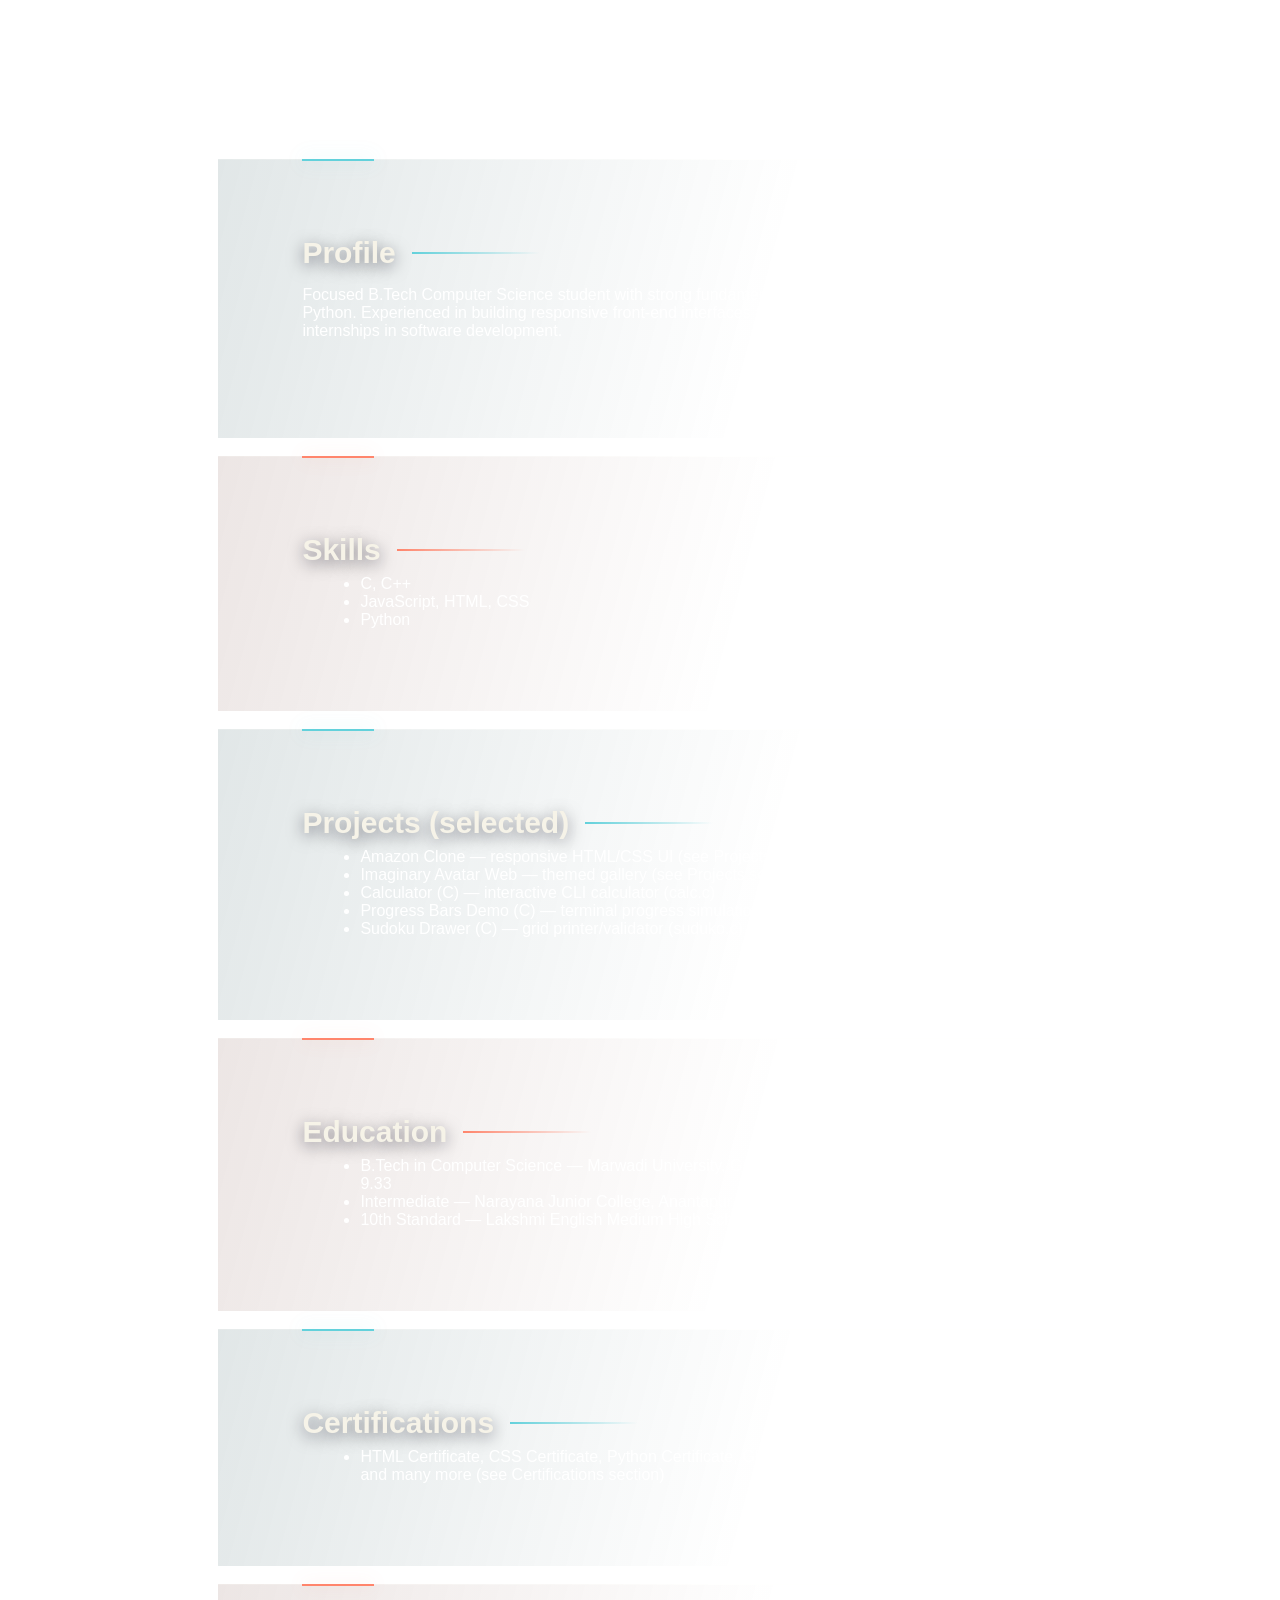
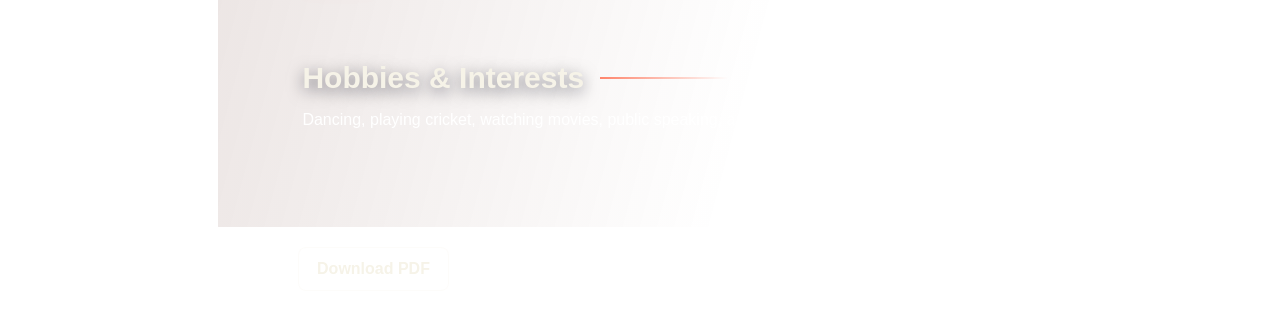
==== resume.html @ cca1dde3 "Prepare portfolio for Vercel" ====
<!DOCTYPE html>
<html lang="en">
<head>
  <meta charset="utf-8">
  <meta name="viewport" content="width=device-width,initial-scale=1">
  <title>K. Nabidul Hasan — Resume</title>
  <link rel="stylesheet" href="style.css">
  <style>
    body{background:transparent;color:#fff;padding:32px;font-family:Inter,Arial,sans-serif}
    .container{max-width:900px;margin:0 auto;background:linear-gradient(180deg,rgba(255,255,255,0.02),rgba(255,255,255,0.01));padding:28px;border-radius:12px}
    h1{margin:0 0 8px}
    .meta{opacity:0.85;margin-bottom:18px}
    .section{margin-bottom:18px}
    .section h3{margin:0 0 8px}
    ul{margin:8px 0 0 18px}
    pre{white-space:pre-wrap;background:transparent;border:none}
  </style>
</head>
<body>
  <div class="container">
    <h1>K. Nabidul Hasan</h1>
    <div class="meta">B.Tech (4th sem) — Marwadi University • CGPA: 9.33 • Anantapur, Andhra Pradesh • dancernabi@gmail.com • +91 80743 43395</div>

    <div class="section">
      <h3>Profile</h3>
      <p>Focused B.Tech Computer Science student with strong fundamentals in C/C++, JavaScript and Python. Experienced in building responsive front-end interfaces and console utilities. Seeking internships in software development.</p>
    </div>

    <div class="section">
      <h3>Skills</h3>
      <ul>
        <li>C, C++</li>
        <li>JavaScript, HTML, CSS</li>
        <li>Python</li>
      </ul>
    </div>

    <div class="section">
      <h3>Projects (selected)</h3>
      <ul>
        <li>Amazon Clone — responsive HTML/CSS UI (see Projects section)</li>
        <li>Imaginary Avatar Web — themed gallery (see Projects section)</li>
        <li>Calculator (C) — interactive CLI calculator (calc.c)</li>
        <li>Progress Bars Demo (C) — terminal progress simulation (progressbar.c)</li>
        <li>Sudoku Drawer (C) — grid printer/validator (suduko.c)</li>
      </ul>
    </div>

    <div class="section">
      <h3>Education</h3>
      <ul>
        <li>B.Tech in Computer Science — Marwadi University, Gujarat (4th semester) • CGPA: 9.33</li>
        <li>Intermediate — Narayana Junior College, Anantapur — 923 / 1000</li>
        <li>10th Standard — Lakshmi English Medium High School, Anantapur — 545 / 600</li>
      </ul>
    </div>

    <div class="section">
      <h3>Certifications</h3>
      <ul>
        <li>HTML Certificate, CSS Certificate, Python Certificate, GIT & GitHub, Figma Bootcamp and many more (see Certifications section)</li>
      </ul>
    </div>

    <div class="section">
      <h3>Hobbies & Interests</h3>
      <p>Dancing, playing cricket, watching movies, public speaking, and mentoring peers.</p>
    </div>

    <div style="margin-top:20px">Download: <a class="btn outline" href="Nabidul%20Hasan%20CV.pdf" download>Download PDF</a></div>
  </div>
</body>
</html>
---- style.css ----
/* Base */
:root{
  --bg: #171b1b;
  --card: #222929;
  --accent: #63d1db;
  --accent-warm: #ff856c;
  --accent-sun: #ffd166;
  --text: #f6f3e8;
  --muted: rgba(246,243,232,0.72);
}
*{box-sizing:border-box}
html,body{height:100%}
body{
  margin:0;
  font-family: 'DM Sans', sans-serif;
  background: radial-gradient(ellipse at 12% 0%, rgba(45,105,115,0.3), transparent 38%), linear-gradient(160deg,#171b1b 0%, #202625 52%, #151a19 100%);
  color:var(--text);
  -webkit-font-smoothing:antialiased;
  -moz-osx-font-smoothing:grayscale;
}
img{display:block;max-width:100%;height:auto}
a{color:inherit;text-decoration:none}

/* Cursor */
.cursor{
  position:fixed;left:0;top:0;width:14px;height:14px;border-radius:50%;background:var(--accent);transform:translate(-50%,-50%);pointer-events:none;z-index:9999;mix-blend-mode:screen;transition:transform .12s ease,opacity .12s ease}

/* Hero */
.hero{
  display:flex;align-items:center;justify-content:space-between;padding:100px 10%;gap:40px;
}
.hero-left{max-width:60%}
.hello{opacity:0.8;margin:0 0 10px;font-weight:600}
.hello span{color:var(--accent)}
.title{font-size:56px;line-height:1.03;margin:0 0 20px;color:#fff;text-shadow:0 6px 20px rgba(2,6,23,0.55)}
.title .cover{color:var(--accent)}
.subtext{opacity:0.8;margin-bottom:12px}
.role{margin:16px 0 6px;font-size:20px;font-weight:600}
.company span{color:var(--accent)}
.hero-right{width:36%;display:flex;align-items:center;justify-content:center}
.hero-right img{width:320px;border-radius:12px;box-shadow:0 10px 30px rgba(0,0,0,.6)}

/* Buttons */
.buttons{display:flex;gap:12px;margin-top:20px}
.btn{padding:12px 18px;border-radius:10px;font-weight:600;display:inline-block}
.btn.primary{background:linear-gradient(90deg,var(--accent),#a7e5dc);color:#172222}
.btn.outline{border:1px solid rgba(255,255,255,0.08);background:transparent;color:var(--muted)}

/* Sections + utilities */
.section{
  padding: 80px 10%;
}
.section h3{
  font-size: 30px;
  margin-bottom: 30px;
  text-shadow:0 4px 16px rgba(2,6,23,0.5);
}
.text{
  max-width: 700px;
  opacity: 0.96;
  line-height:1.6;
  text-shadow:0 1px 2px rgba(2,6,23,0.35);
}

/* Skills */
.skills{display:grid;grid-template-columns:repeat(4,160px);gap:34px;justify-content:center;align-items:start}
.skills .skill{width:160px;display:flex;flex-direction:column;align-items:center;gap:14px;margin-bottom:6px}
.lang-icon{width:140px;height:140px;flex:0 0 140px;border-radius:16px;display:flex;align-items:center;justify-content:center;background:linear-gradient(180deg,rgba(255,255,255,0.02),rgba(255,255,255,0.01));color:var(--accent);box-shadow:0 12px 28px rgba(2,6,23,.55);transition:transform .18s ease,box-shadow .18s ease}
.lang-icon svg{width:72px;height:72px}
.skill-label{font-weight:700;opacity:0.95;font-size:15px}

/* stronger float animation */
@keyframes floaty {0%{transform:translateY(0)}50%{transform:translateY(-12px)}100%{transform:translateY(0)}}
.lang-icon{animation:floaty 3.2s ease-in-out infinite}
.lang-icon:hover{transform:translateY(-8px) scale(1.08);box-shadow:0 24px 56px rgba(2,6,23,.66)}

@media (max-width:1100px){
  .skills{grid-template-columns:repeat(3,160px)}
}

@media (max-width:820px){
  .skills{grid-template-columns:repeat(2,160px);gap:22px}
  .skills .skill{width:160px}
  .lang-icon{width:120px;height:120px}
  .lang-icon svg{width:62px;height:62px}
  .skill-label{font-size:14px}
}

@media (max-width:480px){
  .skills{grid-template-columns:repeat(1,1fr)}
  .skills .skill{width:100%;max-width:240px}
  .lang-icon{width:100px;height:100px}
  .lang-icon svg{width:50px;height:50px}
  .skill-label{font-size:13px}
}

/* Avatar wrapper */
.hero-right{width:40%;display:flex;align-items:center;justify-content:center;perspective:1200px}
.avatar-wrap{width:460px;height:460px;border-radius:18px;padding:14px;display:flex;align-items:center;justify-content:center;background:linear-gradient(135deg,rgba(99,209,219,.16),rgba(255,133,108,.09));box-shadow:0 30px 80px rgba(2,6,23,0.6);transform-style:preserve-3d}
.avatar-wrap img{width:100%;height:100%;object-fit:cover;border-radius:12px;display:block;transform:translateZ(20px)}

/* 3D background */
.bg-3d{position:fixed;inset:0;pointer-events:none;z-index:-1;overflow:hidden}
.bg-3d .blob{position:absolute;border-radius:50%;filter:blur(48px);opacity:0.4;transform-origin:center}
.bg-3d .b1{width:560px;height:560px;left:-10%;top:10%;background:linear-gradient(135deg,#63d1db,#387f8a);opacity:0.2}
.bg-3d .b2{width:420px;height:420px;right:-8%;top:30%;background:linear-gradient(135deg,#ff856c,#ffd166);opacity:0.16}
.bg-3d .b3{width:340px;height:340px;left:30%;bottom:-6%;background:linear-gradient(135deg,#63d1db,#a7e5dc);opacity:0.1}
.bg-3d .b4{width:240px;height:240px;left:62%;top:6%;background:linear-gradient(135deg,#ffd166,#ff856c);opacity:0.12}
.bg-3d .b5{width:180px;height:180px;right:20%;bottom:12%;background:linear-gradient(135deg,#a7e5dc,#63d1db);opacity:0.1}

/* Education cards */
.edu-grid{display:grid;grid-template-columns:repeat(auto-fit,minmax(220px,1fr));gap:20px}
.edu-card{background:linear-gradient(180deg,rgba(255,255,255,0.02),rgba(255,255,255,0.01));padding:18px;border-radius:12px;box-shadow:0 12px 32px rgba(2,6,23,.45);transform-style:preserve-3d;transition:transform .18s ease,box-shadow .18s ease}
.edu-card h4{margin:0 0 6px}
.edu-card .meta{opacity:0.85;font-weight:700}
.edu-card .small{opacity:0.85;margin-top:8px}
.edu-card:hover{transform:translateY(-10px) rotateX(3deg) rotateY(6deg);box-shadow:0 28px 60px rgba(2,6,23,.6)}

@media (max-width:900px){
  .hero-right{width:100%;margin-top:20px}
  .avatar-wrap{width:320px;height:320px}
}

@media (max-width:480px){
  .avatar-wrap{width:220px;height:220px}
}

/* Timeline */
.timeline .item{margin-bottom:20px;padding-left:20px;border-left:2px solid var(--accent)}
.timeline .item h4{margin:0 0 4px}

/* Cards */
.cards{display:grid;grid-template-columns:repeat(auto-fit,minmax(220px,1fr));gap:18px}
.card{background:linear-gradient(180deg,rgba(255,255,255,0.02),rgba(255,255,255,0.015));padding:18px;border-radius:12px;box-shadow:0 6px 18px rgba(2,6,23,.6)}
.project-list{margin:12px 0 0 0;padding-left:18px}
.project-list li{margin-bottom:12px}
.project-actions{margin-top:8px;display:flex;gap:10px}
.project-actions .btn{padding:8px 10px;font-size:13px}

/* Code modal */
.code-modal{position:fixed;inset:0;display:flex;align-items:center;justify-content:center;background:linear-gradient(rgba(2,6,23,0.6),rgba(2,6,23,0.8));z-index:10001;opacity:0;pointer-events:none;transition:opacity .18s ease}
.code-modal[aria-hidden="false"]{opacity:1;pointer-events:auto}
.code-modal-content{width:min(900px,94%);max-height:86vh;overflow:auto;padding:18px;border-radius:12px;background:linear-gradient(180deg, #071020, #0b1220);box-shadow:0 40px 120px rgba(2,6,23,0.8);border:1px solid rgba(255,255,255,0.03)}
.modal-close{position:absolute;right:18px;top:12px;background:transparent;border:none;color:#fff;font-size:22px;cursor:pointer}
.code-modal pre{background:transparent;border-radius:8px;padding:18px;color:#e6eef8;overflow:auto;font-family:ui-monospace, SFMono-Regular, Menlo, Monaco, 'Roboto Mono', 'Courier New', monospace}
.code-modal code{white-space:pre-wrap}
.download-link{display:inline-block;margin-top:12px}


/* Contact */
.contact .contact-grid{display:flex;gap:30px;align-items:flex-start;flex-wrap:wrap}
.contact .contact-info{display:grid;grid-template-columns:repeat(4,minmax(140px,1fr));gap:16px;width:100%;max-width:900px}
.info-card{background:linear-gradient(180deg,rgba(255,255,255,0.02),rgba(255,255,255,0.012));padding:18px;border-radius:12px;text-align:center;transition:transform .18s ease,box-shadow .18s ease;color:#fff}
.info-card .icon{width:48px;height:48px;margin:0 auto 10px;display:flex;align-items:center;justify-content:center;border-radius:10px;color:#fff;box-shadow:0 6px 20px rgba(2,6,23,0.35)}

/* Hover overlay (stable highlight without affecting layout) */
.hover-overlay{position:fixed;pointer-events:none;z-index:9998;transition:all 280ms cubic-bezier(.2,.9,.2,1);box-shadow:0 30px 80px rgba(2,6,23,0.65);border-radius:12px;background:linear-gradient(180deg,rgba(99,209,219,.08),rgba(255,133,108,.035));transform:translateZ(0) scale(1);opacity:0}
.hover-overlay.visible{opacity:1;transform:translateZ(0) scale(1.02)}

/* Ensure interactive elements show pointer cursor */
a,button,.btn,.card,.info-card,.edu-card,.lang-icon,.skill,.contact .info-card{cursor:pointer}

/* Keep decorative elements non-interactive */
.bg-3d, .bg-3d *, .cursor{pointer-events:none}

.info-card.email .icon{background:linear-gradient(135deg,#ff856c,#ffb15a)}
.info-card.phone .icon{background:linear-gradient(135deg,#63d1db,#70b9d2)}
.info-card.linkedin .icon{background:linear-gradient(135deg,#387f8a,#63d1db)}
.info-card.github .icon{background:linear-gradient(135deg,#485a5b,#63d1db)}
.info-card a{display:block;color:#fff;font-weight:700;margin-bottom:6px}
.info-card .label{opacity:0.95;color:rgba(255,255,255,0.9);font-size:13px}
.info-card:hover{transform:translateY(-6px);box-shadow:0 12px 30px rgba(0,0,0,0.6)}

.contact-form{flex:1;min-width:280px}
.contact form{max-width:100%;display:flex;flex-direction:column;gap:14px}
.contact input,.contact textarea{padding:12px;border-radius:10px;border:none;background:rgba(255,255,255,0.03);color:inherit}
.contact button{cursor:pointer;border:none;padding:12px 16px;border-radius:10px;background:var(--accent);color:#071020;font-weight:700}

@media (max-width:900px){
  .contact .contact-info{grid-template-columns:repeat(2,1fr)}
  .contact .contact-grid{flex-direction:column}
}

/* Responsive */
@media (max-width:900px){
  .hero{flex-direction:column;padding:60px 6%}
  .hero-left{max-width:100%}
  .hero-right{width:100%;margin-top:20px}
  .title{font-size:36px}
}

/* Portfolio visual refresh */
h1,h2,h3,h4,.role,.skill-label{font-family:'Space Grotesk','DM Sans',sans-serif}
.title{font-size:54px;line-height:1.08;text-shadow:0 8px 28px rgba(0,0,0,.28)}
.title .cover,.hello span,.company span{color:var(--accent)}
.hello{color:var(--muted);letter-spacing:.04em}
.subtext,.company,.text,.timeline p,.small{color:var(--muted);line-height:1.7}
.role{color:var(--accent-sun)}
.hero{position:relative;min-height:82vh;padding-top:76px;padding-bottom:82px}
.hero::after{content:"";position:absolute;bottom:0;left:10%;right:10%;height:1px;background:linear-gradient(90deg,transparent,rgba(99,209,219,.6),rgba(255,133,108,.45),transparent)}

.btn{border-radius:8px;transition:transform .2s ease,background .2s ease,border-color .2s ease,color .2s ease,box-shadow .2s ease}
.btn:hover{transform:translateY(-2px)}
.btn.primary,.contact button{background:linear-gradient(110deg,#63d1db,#a7e5dc);color:#172222;box-shadow:0 8px 24px rgba(99,209,219,.18)}
.btn.outline{border:1px solid rgba(246,243,232,.24);background:rgba(255,255,255,.025);color:var(--text)}
.btn.outline:hover{border-color:var(--accent);background:rgba(99,209,219,.1);color:#b5f0ef}
.btn:focus-visible,a:focus-visible,button:focus-visible,input:focus-visible,textarea:focus-visible{outline:3px solid var(--accent-sun);outline-offset:3px}

.section{position:relative;padding-top:76px;padding-bottom:82px;border-top:1px solid rgba(246,243,232,.055);background:linear-gradient(105deg,rgba(43,83,88,.14),transparent 64%)}
.section:nth-of-type(odd){background:linear-gradient(105deg,rgba(111,61,50,.13),transparent 62%)}
.section::before{content:"";position:absolute;top:-1px;left:10%;width:72px;height:2px;background:var(--accent);box-shadow:0 0 18px rgba(99,209,219,.35)}
.section:nth-of-type(odd)::before{background:var(--accent-warm);box-shadow:0 0 18px rgba(255,133,108,.3)}
.section h3{display:flex;align-items:center;gap:16px;margin:0 0 30px;color:var(--text);font-size:30px;letter-spacing:0}
.section h3::after{content:"";width:clamp(48px,10vw,130px);height:2px;background:linear-gradient(90deg,var(--accent),transparent)}
.section:nth-of-type(odd) h3::after{background:linear-gradient(90deg,var(--accent-warm),transparent)}
.highlights{max-width:760px;padding-left:22px;color:var(--muted);line-height:1.8}
.highlights li{padding-left:5px;margin-bottom:7px}
.highlights li::marker{color:var(--accent-sun)}
.cta{color:var(--muted)}
.cta a{color:var(--accent);text-decoration:underline;text-decoration-color:rgba(99,209,219,.4);text-underline-offset:4px}

.avatar-wrap{position:relative;width:min(360px,100%);height:auto;aspect-ratio:1;border:0;border-radius:24px;padding:7px;background:conic-gradient(from 25deg,var(--accent-sun),var(--accent-warm),var(--accent),var(--accent-sun));box-shadow:0 26px 70px rgba(0,0,0,.42),0 0 44px rgba(99,209,219,.12);transform:rotate(2deg);animation:avatar-float 5.8s ease-in-out infinite}
.avatar-wrap::before{content:"";position:absolute;inset:13px -13px -13px 13px;border:1px solid rgba(255,209,102,.42);border-radius:24px;z-index:-1}
.avatar-wrap img{border-radius:18px;transform:none;box-shadow:0 12px 30px rgba(0,0,0,.28)}
@keyframes avatar-float{0%,100%{transform:translateY(0) rotate(2deg)}50%{transform:translateY(-12px) rotate(0deg)}}

.cards{gap:20px;align-items:stretch}
.card{--card-accent:var(--accent);position:relative;padding:22px;border:1px solid rgba(246,243,232,.09);border-top:2px solid var(--card-accent);border-radius:8px;background:linear-gradient(145deg,rgba(39,48,49,.96),rgba(28,34,35,.94));box-shadow:0 14px 34px rgba(0,0,0,.2);transition:transform .22s ease,border-color .22s ease,box-shadow .22s ease}
.card:nth-child(3n+2){--card-accent:var(--accent-warm)}
.card:nth-child(3n){--card-accent:var(--accent-sun)}
.card:hover{transform:translateY(-5px);border-color:color-mix(in srgb,var(--card-accent) 48%,transparent);box-shadow:0 22px 42px rgba(0,0,0,.32)}
.card h4{margin:0 0 10px;color:var(--text);font-size:19px}
.card .small{margin:0 0 16px}
.project-list{color:var(--muted);line-height:1.6}
.project-list strong{color:var(--text)}
.project-actions{flex-wrap:wrap}
.edu-card,.info-card{border:1px solid rgba(246,243,232,.08);border-radius:8px;background:linear-gradient(145deg,rgba(39,48,49,.9),rgba(28,34,35,.88))}
.edu-card:nth-child(2n){border-top:2px solid var(--accent-warm)}
.edu-card:nth-child(2n+1){border-top:2px solid var(--accent)}
.edu-card:hover{box-shadow:0 20px 44px rgba(0,0,0,.34)}
.timeline .item{border-color:var(--accent-warm)}
.timeline .item h4{color:var(--text);font-family:'Space Grotesk','DM Sans',sans-serif}
.skill-label{color:var(--text)}
.lang-icon{border:1px solid rgba(246,243,232,.1);border-radius:12px;background:linear-gradient(145deg,rgba(42,58,60,.9),rgba(27,37,38,.9));box-shadow:0 12px 28px rgba(0,0,0,.24)}
.info-card{transition:transform .2s ease,border-color .2s ease,box-shadow .2s ease}
.info-card:hover{transform:translateY(-5px);border-color:rgba(99,209,219,.35);box-shadow:0 16px 32px rgba(0,0,0,.28)}
.contact input,.contact textarea{border:1px solid rgba(246,243,232,.12);background:rgba(255,255,255,.045)}
.contact input::placeholder,.contact textarea::placeholder{color:rgba(246,243,232,.48)}
.code-modal-content{border:1px solid rgba(99,209,219,.3);border-radius:8px}

@media (max-width:900px){
  .hero{min-height:0;padding:64px 7% 76px}
  .title{font-size:42px}
  .section{padding:64px 7% 70px}
  .section::before{left:7%}
  .avatar-wrap{width:min(300px,82vw);height:auto}
}
@media (max-width:540px){
  .hero{padding:52px 6% 64px}
  .title{font-size:34px;line-height:1.12}
  .buttons{flex-wrap:wrap}
  .section{padding:54px 6% 60px}
  .section::before{left:6%}
  .section h3{font-size:26px;gap:10px}
  .skills{grid-template-columns:repeat(2,minmax(0,1fr));gap:18px}
  .skills .skill{width:100%}
  .lang-icon{width:96px;height:96px;flex-basis:96px}
  .lang-icon svg{width:52px;height:52px}
  .contact .contact-info{grid-template-columns:1fr}
  .avatar-wrap{width:min(240px,76vw)}
}
@media (prefers-reduced-motion:reduce){
  *,*::before,*::after{scroll-behavior:auto!important;animation-duration:.01ms!important;animation-iteration-count:1!important;transition-duration:.01ms!important}
}
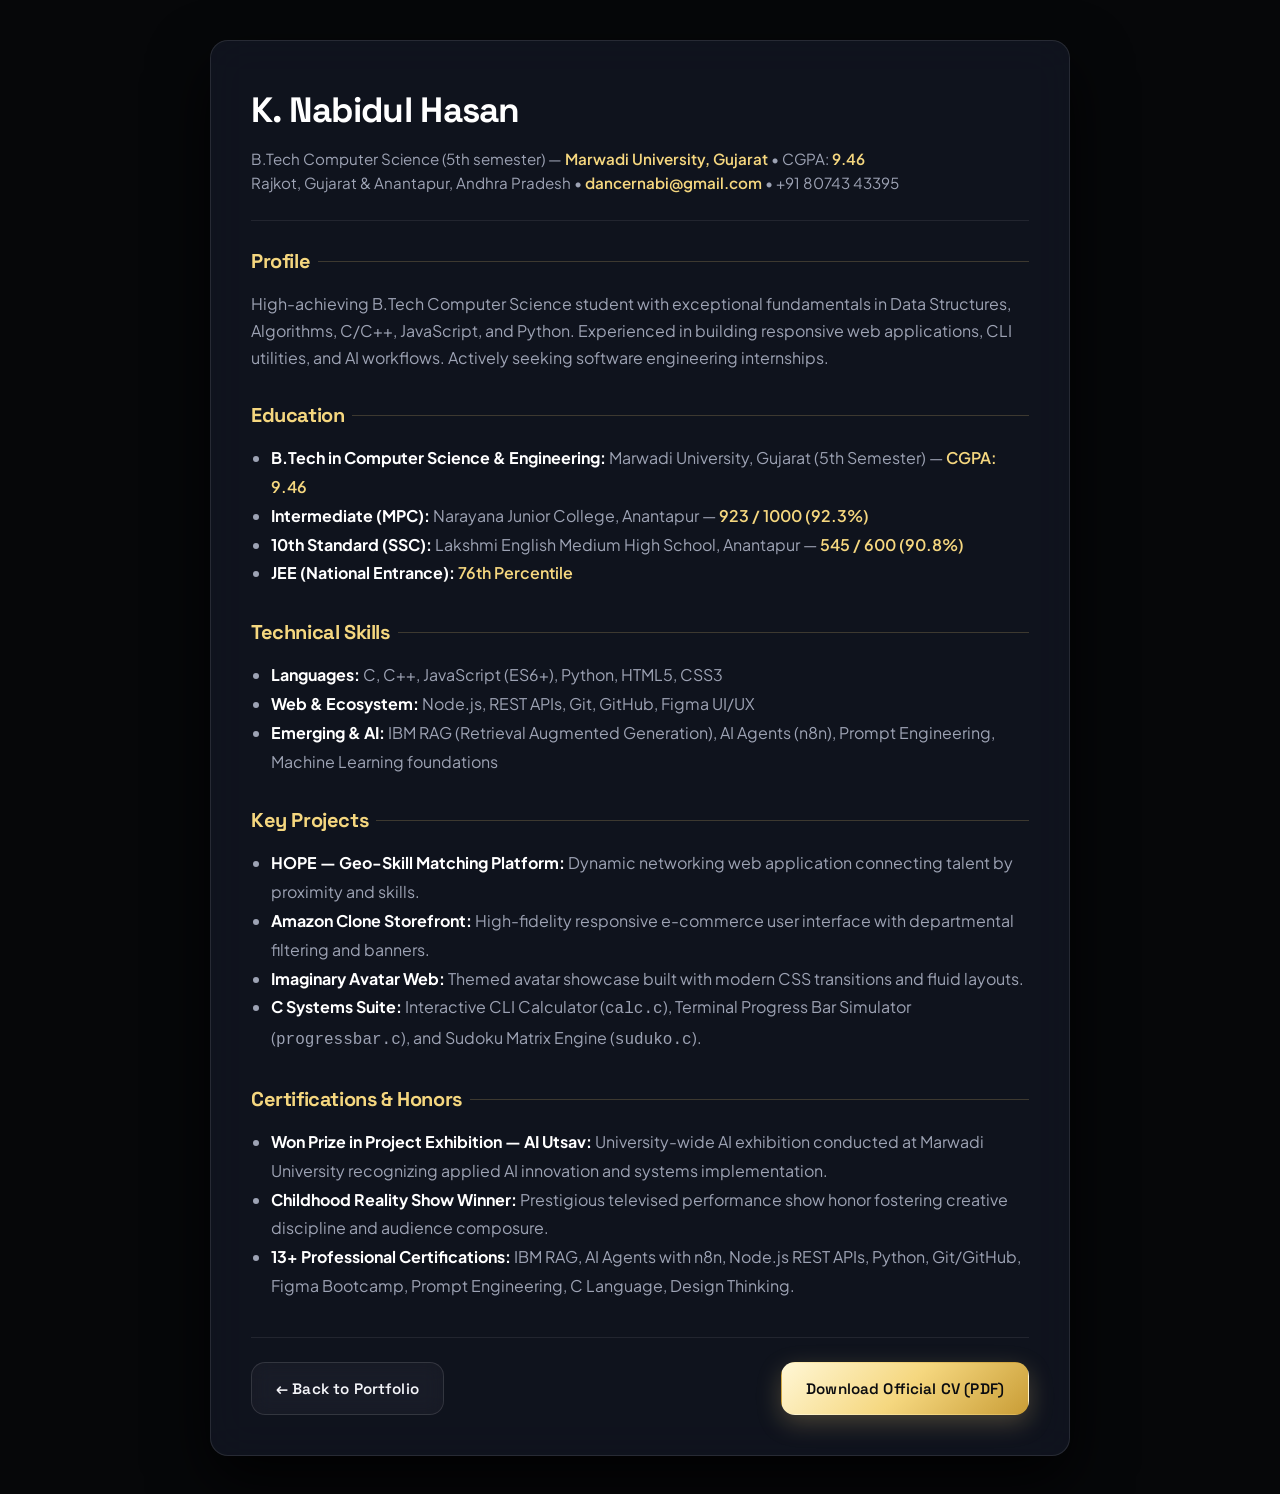
==== commit c6e18228: "Enhance portfolio: 3D frameless avatar, dynamic section animations, category filter for certificates" ====
--- a/resume.html
+++ b/resume.html
@@ -2,72 +2,147 @@
 <html lang="en">
 <head>
   <meta charset="utf-8">
-  <meta name="viewport" content="width=device-width,initial-scale=1">
-  <title>K. Nabidul Hasan — Resume</title>
+  <meta name="viewport" content="width=device-width, initial-scale=1">
+  <title>K. Nabidul Hasan — Resume Overview</title>
+  <link rel="preconnect" href="https://fonts.googleapis.com">
+  <link rel="preconnect" href="https://fonts.gstatic.com" crossorigin>
+  <link href="https://fonts.googleapis.com/css2?family=Plus+Jakarta+Sans:wght@400;500;600;700&family=Space+Grotesk:wght@600;700&display=swap" rel="stylesheet">
   <link rel="stylesheet" href="style.css">
   <style>
-    body{background:transparent;color:#fff;padding:32px;font-family:Inter,Arial,sans-serif}
-    .container{max-width:900px;margin:0 auto;background:linear-gradient(180deg,rgba(255,255,255,0.02),rgba(255,255,255,0.01));padding:28px;border-radius:12px}
-    h1{margin:0 0 8px}
-    .meta{opacity:0.85;margin-bottom:18px}
-    .section{margin-bottom:18px}
-    .section h3{margin:0 0 8px}
-    ul{margin:8px 0 0 18px}
-    pre{white-space:pre-wrap;background:transparent;border:none}
+    body {
+      background-color: #060709;
+      color: #f3f4f8;
+      padding: 40px 20px;
+      font-family: 'Plus Jakarta Sans', sans-serif;
+    }
+    .resume-container {
+      max-width: 860px;
+      margin: 0 auto;
+      background: rgba(18, 22, 33, 0.85);
+      backdrop-filter: blur(20px);
+      -webkit-backdrop-filter: blur(20px);
+      border: 1px solid rgba(255, 255, 255, 0.1);
+      border-radius: 18px;
+      padding: 40px;
+      box-shadow: 0 25px 60px rgba(0, 0, 0, 0.8);
+    }
+    .header-section {
+      border-bottom: 1px solid rgba(255, 255, 255, 0.08);
+      padding-bottom: 24px;
+      margin-bottom: 24px;
+    }
+    h1 {
+      font-family: 'Space Grotesk', sans-serif;
+      font-size: 2.2rem;
+      margin-bottom: 8px;
+      color: #fff;
+    }
+    .meta {
+      color: #9da3b4;
+      font-size: 0.95rem;
+      line-height: 1.6;
+    }
+    .gold {
+      color: #f5d77f;
+      font-weight: 600;
+    }
+    .res-section {
+      margin-bottom: 28px;
+    }
+    h3 {
+      font-family: 'Space Grotesk', sans-serif;
+      font-size: 1.25rem;
+      margin-bottom: 12px;
+      color: #f5d77f;
+      display: flex;
+      align-items: center;
+      gap: 8px;
+    }
+    h3::after {
+      content: '';
+      flex: 1;
+      height: 1px;
+      background: rgba(245, 215, 127, 0.2);
+    }
+    ul {
+      margin-left: 20px;
+      color: #9da3b4;
+      line-height: 1.8;
+    }
+    li strong {
+      color: #fff;
+    }
+    .download-bar {
+      margin-top: 36px;
+      padding-top: 24px;
+      border-top: 1px solid rgba(255, 255, 255, 0.08);
+      display: flex;
+      align-items: center;
+      justify-content: space-between;
+      flex-wrap: wrap;
+      gap: 16px;
+    }
   </style>
 </head>
 <body>
-  <div class="container">
-    <h1>K. Nabidul Hasan</h1>
-    <div class="meta">B.Tech (4th sem) — Marwadi University • CGPA: 9.33 • Anantapur, Andhra Pradesh • dancernabi@gmail.com • +91 80743 43395</div>
-
-    <div class="section">
-      <h3>Profile</h3>
-      <p>Focused B.Tech Computer Science student with strong fundamentals in C/C++, JavaScript and Python. Experienced in building responsive front-end interfaces and console utilities. Seeking internships in software development.</p>
+  <div class="resume-container">
+    <div class="header-section">
+      <h1>K. Nabidul Hasan</h1>
+      <div class="meta">
+        B.Tech Computer Science (5th semester) — <span class="gold">Marwadi University, Gujarat</span> • CGPA: <strong class="gold">9.46</strong><br>
+        Rajkot, Gujarat &amp; Anantapur, Andhra Pradesh • <a href="mailto:dancernabi@gmail.com" class="gold">dancernabi@gmail.com</a> • +91 80743 43395
+      </div>
     </div>
 
-    <div class="section">
-      <h3>Skills</h3>
+    <div class="res-section">
+      <h3>Profile</h3>
+      <p style="color:#9da3b4; line-height: 1.7;">
+        High-achieving B.Tech Computer Science student with exceptional fundamentals in Data Structures, Algorithms, C/C++, JavaScript, and Python. Experienced in building responsive web applications, CLI utilities, and AI workflows. Actively seeking software engineering internships.
+      </p>
+    </div>
+
+    <div class="res-section">
+      <h3>Education</h3>
       <ul>
-        <li>C, C++</li>
-        <li>JavaScript, HTML, CSS</li>
-        <li>Python</li>
+        <li><strong>B.Tech in Computer Science &amp; Engineering:</strong> Marwadi University, Gujarat (5th Semester) — <span class="gold">CGPA: 9.46</span></li>
+        <li><strong>Intermediate (MPC):</strong> Narayana Junior College, Anantapur — <span class="gold">923 / 1000 (92.3%)</span></li>
+        <li><strong>10th Standard (SSC):</strong> Lakshmi English Medium High School, Anantapur — <span class="gold">545 / 600 (90.8%)</span></li>
+        <li><strong>JEE (National Entrance):</strong> <span class="gold">76th Percentile</span></li>
       </ul>
     </div>
 
-    <div class="section">
-      <h3>Projects (selected)</h3>
+    <div class="res-section">
+      <h3>Technical Skills</h3>
       <ul>
-        <li>Amazon Clone — responsive HTML/CSS UI (see Projects section)</li>
-        <li>Imaginary Avatar Web — themed gallery (see Projects section)</li>
-        <li>Calculator (C) — interactive CLI calculator (calc.c)</li>
-        <li>Progress Bars Demo (C) — terminal progress simulation (progressbar.c)</li>
-        <li>Sudoku Drawer (C) — grid printer/validator (suduko.c)</li>
+        <li><strong>Languages:</strong> C, C++, JavaScript (ES6+), Python, HTML5, CSS3</li>
+        <li><strong>Web &amp; Ecosystem:</strong> Node.js, REST APIs, Git, GitHub, Figma UI/UX</li>
+        <li><strong>Emerging &amp; AI:</strong> IBM RAG (Retrieval Augmented Generation), AI Agents (n8n), Prompt Engineering, Machine Learning foundations</li>
       </ul>
     </div>
 
-    <div class="section">
-      <h3>Education</h3>
+    <div class="res-section">
+      <h3>Key Projects</h3>
       <ul>
-        <li>B.Tech in Computer Science — Marwadi University, Gujarat (4th semester) • CGPA: 9.33</li>
-        <li>Intermediate — Narayana Junior College, Anantapur — 923 / 1000</li>
-        <li>10th Standard — Lakshmi English Medium High School, Anantapur — 545 / 600</li>
+        <li><strong>HOPE — Geo-Skill Matching Platform:</strong> Dynamic networking web application connecting talent by proximity and skills.</li>
+        <li><strong>Amazon Clone Storefront:</strong> High-fidelity responsive e-commerce user interface with departmental filtering and banners.</li>
+        <li><strong>Imaginary Avatar Web:</strong> Themed avatar showcase built with modern CSS transitions and fluid layouts.</li>
+        <li><strong>C Systems Suite:</strong> Interactive CLI Calculator (<code>calc.c</code>), Terminal Progress Bar Simulator (<code>progressbar.c</code>), and Sudoku Matrix Engine (<code>suduko.c</code>).</li>
       </ul>
     </div>
 
-    <div class="section">
-      <h3>Certifications</h3>
+    <div class="res-section">
+      <h3>Certifications &amp; Honors</h3>
       <ul>
-        <li>HTML Certificate, CSS Certificate, Python Certificate, GIT & GitHub, Figma Bootcamp and many more (see Certifications section)</li>
+        <li><strong>Won Prize in Project Exhibition — AI Utsav:</strong> University-wide AI exhibition conducted at Marwadi University recognizing applied AI innovation and systems implementation.</li>
+        <li><strong>Childhood Reality Show Winner:</strong> Prestigious televised performance show honor fostering creative discipline and audience composure.</li>
+        <li><strong>13+ Professional Certifications:</strong> IBM RAG, AI Agents with n8n, Node.js REST APIs, Python, Git/GitHub, Figma Bootcamp, Prompt Engineering, C Language, Design Thinking.</li>
       </ul>
     </div>
 
-    <div class="section">
-      <h3>Hobbies & Interests</h3>
-      <p>Dancing, playing cricket, watching movies, public speaking, and mentoring peers.</p>
+    <div class="download-bar">
+      <a href="index.html" class="btn btn-outline">← Back to Portfolio</a>
+      <a class="btn btn-primary" href="Nabidul%20Hasan%20CV.pdf" download>Download Official CV (PDF)</a>
     </div>
-
-    <div style="margin-top:20px">Download: <a class="btn outline" href="Nabidul%20Hasan%20CV.pdf" download>Download PDF</a></div>
   </div>
 </body>
 </html>
--- a/style.css
+++ b/style.css
@@ -1,274 +1,2775 @@
-/* Base */
-:root{
-  --bg: #171b1b;
-  --card: #222929;
-  --accent: #63d1db;
-  --accent-warm: #ff856c;
-  --accent-sun: #ffd166;
-  --text: #f6f3e8;
-  --muted: rgba(246,243,232,0.72);
-}
-*{box-sizing:border-box}
-html,body{height:100%}
-body{
-  margin:0;
-  font-family: 'DM Sans', sans-serif;
-  background: radial-gradient(ellipse at 12% 0%, rgba(45,105,115,0.3), transparent 38%), linear-gradient(160deg,#171b1b 0%, #202625 52%, #151a19 100%);
-  color:var(--text);
-  -webkit-font-smoothing:antialiased;
-  -moz-osx-font-smoothing:grayscale;
-}
-img{display:block;max-width:100%;height:auto}
-a{color:inherit;text-decoration:none}
-
-/* Cursor */
-.cursor{
-  position:fixed;left:0;top:0;width:14px;height:14px;border-radius:50%;background:var(--accent);transform:translate(-50%,-50%);pointer-events:none;z-index:9999;mix-blend-mode:screen;transition:transform .12s ease,opacity .12s ease}
-
-/* Hero */
-.hero{
-  display:flex;align-items:center;justify-content:space-between;padding:100px 10%;gap:40px;
-}
-.hero-left{max-width:60%}
-.hello{opacity:0.8;margin:0 0 10px;font-weight:600}
-.hello span{color:var(--accent)}
-.title{font-size:56px;line-height:1.03;margin:0 0 20px;color:#fff;text-shadow:0 6px 20px rgba(2,6,23,0.55)}
-.title .cover{color:var(--accent)}
-.subtext{opacity:0.8;margin-bottom:12px}
-.role{margin:16px 0 6px;font-size:20px;font-weight:600}
-.company span{color:var(--accent)}
-.hero-right{width:36%;display:flex;align-items:center;justify-content:center}
-.hero-right img{width:320px;border-radius:12px;box-shadow:0 10px 30px rgba(0,0,0,.6)}
-
-/* Buttons */
-.buttons{display:flex;gap:12px;margin-top:20px}
-.btn{padding:12px 18px;border-radius:10px;font-weight:600;display:inline-block}
-.btn.primary{background:linear-gradient(90deg,var(--accent),#a7e5dc);color:#172222}
-.btn.outline{border:1px solid rgba(255,255,255,0.08);background:transparent;color:var(--muted)}
-
-/* Sections + utilities */
-.section{
-  padding: 80px 10%;
-}
-.section h3{
-  font-size: 30px;
-  margin-bottom: 30px;
-  text-shadow:0 4px 16px rgba(2,6,23,0.5);
-}
-.text{
-  max-width: 700px;
-  opacity: 0.96;
-  line-height:1.6;
-  text-shadow:0 1px 2px rgba(2,6,23,0.35);
-}
-
-/* Skills */
-.skills{display:grid;grid-template-columns:repeat(4,160px);gap:34px;justify-content:center;align-items:start}
-.skills .skill{width:160px;display:flex;flex-direction:column;align-items:center;gap:14px;margin-bottom:6px}
-.lang-icon{width:140px;height:140px;flex:0 0 140px;border-radius:16px;display:flex;align-items:center;justify-content:center;background:linear-gradient(180deg,rgba(255,255,255,0.02),rgba(255,255,255,0.01));color:var(--accent);box-shadow:0 12px 28px rgba(2,6,23,.55);transition:transform .18s ease,box-shadow .18s ease}
-.lang-icon svg{width:72px;height:72px}
-.skill-label{font-weight:700;opacity:0.95;font-size:15px}
-
-/* stronger float animation */
-@keyframes floaty {0%{transform:translateY(0)}50%{transform:translateY(-12px)}100%{transform:translateY(0)}}
-.lang-icon{animation:floaty 3.2s ease-in-out infinite}
-.lang-icon:hover{transform:translateY(-8px) scale(1.08);box-shadow:0 24px 56px rgba(2,6,23,.66)}
-
-@media (max-width:1100px){
-  .skills{grid-template-columns:repeat(3,160px)}
-}
-
-@media (max-width:820px){
-  .skills{grid-template-columns:repeat(2,160px);gap:22px}
-  .skills .skill{width:160px}
-  .lang-icon{width:120px;height:120px}
-  .lang-icon svg{width:62px;height:62px}
-  .skill-label{font-size:14px}
-}
-
-@media (max-width:480px){
-  .skills{grid-template-columns:repeat(1,1fr)}
-  .skills .skill{width:100%;max-width:240px}
-  .lang-icon{width:100px;height:100px}
-  .lang-icon svg{width:50px;height:50px}
-  .skill-label{font-size:13px}
-}
-
-/* Avatar wrapper */
-.hero-right{width:40%;display:flex;align-items:center;justify-content:center;perspective:1200px}
-.avatar-wrap{width:460px;height:460px;border-radius:18px;padding:14px;display:flex;align-items:center;justify-content:center;background:linear-gradient(135deg,rgba(99,209,219,.16),rgba(255,133,108,.09));box-shadow:0 30px 80px rgba(2,6,23,0.6);transform-style:preserve-3d}
-.avatar-wrap img{width:100%;height:100%;object-fit:cover;border-radius:12px;display:block;transform:translateZ(20px)}
-
-/* 3D background */
-.bg-3d{position:fixed;inset:0;pointer-events:none;z-index:-1;overflow:hidden}
-.bg-3d .blob{position:absolute;border-radius:50%;filter:blur(48px);opacity:0.4;transform-origin:center}
-.bg-3d .b1{width:560px;height:560px;left:-10%;top:10%;background:linear-gradient(135deg,#63d1db,#387f8a);opacity:0.2}
-.bg-3d .b2{width:420px;height:420px;right:-8%;top:30%;background:linear-gradient(135deg,#ff856c,#ffd166);opacity:0.16}
-.bg-3d .b3{width:340px;height:340px;left:30%;bottom:-6%;background:linear-gradient(135deg,#63d1db,#a7e5dc);opacity:0.1}
-.bg-3d .b4{width:240px;height:240px;left:62%;top:6%;background:linear-gradient(135deg,#ffd166,#ff856c);opacity:0.12}
-.bg-3d .b5{width:180px;height:180px;right:20%;bottom:12%;background:linear-gradient(135deg,#a7e5dc,#63d1db);opacity:0.1}
-
-/* Education cards */
-.edu-grid{display:grid;grid-template-columns:repeat(auto-fit,minmax(220px,1fr));gap:20px}
-.edu-card{background:linear-gradient(180deg,rgba(255,255,255,0.02),rgba(255,255,255,0.01));padding:18px;border-radius:12px;box-shadow:0 12px 32px rgba(2,6,23,.45);transform-style:preserve-3d;transition:transform .18s ease,box-shadow .18s ease}
-.edu-card h4{margin:0 0 6px}
-.edu-card .meta{opacity:0.85;font-weight:700}
-.edu-card .small{opacity:0.85;margin-top:8px}
-.edu-card:hover{transform:translateY(-10px) rotateX(3deg) rotateY(6deg);box-shadow:0 28px 60px rgba(2,6,23,.6)}
-
-@media (max-width:900px){
-  .hero-right{width:100%;margin-top:20px}
-  .avatar-wrap{width:320px;height:320px}
-}
-
-@media (max-width:480px){
-  .avatar-wrap{width:220px;height:220px}
-}
-
-/* Timeline */
-.timeline .item{margin-bottom:20px;padding-left:20px;border-left:2px solid var(--accent)}
-.timeline .item h4{margin:0 0 4px}
-
-/* Cards */
-.cards{display:grid;grid-template-columns:repeat(auto-fit,minmax(220px,1fr));gap:18px}
-.card{background:linear-gradient(180deg,rgba(255,255,255,0.02),rgba(255,255,255,0.015));padding:18px;border-radius:12px;box-shadow:0 6px 18px rgba(2,6,23,.6)}
-.project-list{margin:12px 0 0 0;padding-left:18px}
-.project-list li{margin-bottom:12px}
-.project-actions{margin-top:8px;display:flex;gap:10px}
-.project-actions .btn{padding:8px 10px;font-size:13px}
-
-/* Code modal */
-.code-modal{position:fixed;inset:0;display:flex;align-items:center;justify-content:center;background:linear-gradient(rgba(2,6,23,0.6),rgba(2,6,23,0.8));z-index:10001;opacity:0;pointer-events:none;transition:opacity .18s ease}
-.code-modal[aria-hidden="false"]{opacity:1;pointer-events:auto}
-.code-modal-content{width:min(900px,94%);max-height:86vh;overflow:auto;padding:18px;border-radius:12px;background:linear-gradient(180deg, #071020, #0b1220);box-shadow:0 40px 120px rgba(2,6,23,0.8);border:1px solid rgba(255,255,255,0.03)}
-.modal-close{position:absolute;right:18px;top:12px;background:transparent;border:none;color:#fff;font-size:22px;cursor:pointer}
-.code-modal pre{background:transparent;border-radius:8px;padding:18px;color:#e6eef8;overflow:auto;font-family:ui-monospace, SFMono-Regular, Menlo, Monaco, 'Roboto Mono', 'Courier New', monospace}
-.code-modal code{white-space:pre-wrap}
-.download-link{display:inline-block;margin-top:12px}
-
-
-/* Contact */
-.contact .contact-grid{display:flex;gap:30px;align-items:flex-start;flex-wrap:wrap}
-.contact .contact-info{display:grid;grid-template-columns:repeat(4,minmax(140px,1fr));gap:16px;width:100%;max-width:900px}
-.info-card{background:linear-gradient(180deg,rgba(255,255,255,0.02),rgba(255,255,255,0.012));padding:18px;border-radius:12px;text-align:center;transition:transform .18s ease,box-shadow .18s ease;color:#fff}
-.info-card .icon{width:48px;height:48px;margin:0 auto 10px;display:flex;align-items:center;justify-content:center;border-radius:10px;color:#fff;box-shadow:0 6px 20px rgba(2,6,23,0.35)}
-
-/* Hover overlay (stable highlight without affecting layout) */
-.hover-overlay{position:fixed;pointer-events:none;z-index:9998;transition:all 280ms cubic-bezier(.2,.9,.2,1);box-shadow:0 30px 80px rgba(2,6,23,0.65);border-radius:12px;background:linear-gradient(180deg,rgba(99,209,219,.08),rgba(255,133,108,.035));transform:translateZ(0) scale(1);opacity:0}
-.hover-overlay.visible{opacity:1;transform:translateZ(0) scale(1.02)}
-
-/* Ensure interactive elements show pointer cursor */
-a,button,.btn,.card,.info-card,.edu-card,.lang-icon,.skill,.contact .info-card{cursor:pointer}
-
-/* Keep decorative elements non-interactive */
-.bg-3d, .bg-3d *, .cursor{pointer-events:none}
-
-.info-card.email .icon{background:linear-gradient(135deg,#ff856c,#ffb15a)}
-.info-card.phone .icon{background:linear-gradient(135deg,#63d1db,#70b9d2)}
-.info-card.linkedin .icon{background:linear-gradient(135deg,#387f8a,#63d1db)}
-.info-card.github .icon{background:linear-gradient(135deg,#485a5b,#63d1db)}
-.info-card a{display:block;color:#fff;font-weight:700;margin-bottom:6px}
-.info-card .label{opacity:0.95;color:rgba(255,255,255,0.9);font-size:13px}
-.info-card:hover{transform:translateY(-6px);box-shadow:0 12px 30px rgba(0,0,0,0.6)}
-
-.contact-form{flex:1;min-width:280px}
-.contact form{max-width:100%;display:flex;flex-direction:column;gap:14px}
-.contact input,.contact textarea{padding:12px;border-radius:10px;border:none;background:rgba(255,255,255,0.03);color:inherit}
-.contact button{cursor:pointer;border:none;padding:12px 16px;border-radius:10px;background:var(--accent);color:#071020;font-weight:700}
-
-@media (max-width:900px){
-  .contact .contact-info{grid-template-columns:repeat(2,1fr)}
-  .contact .contact-grid{flex-direction:column}
-}
-
-/* Responsive */
-@media (max-width:900px){
-  .hero{flex-direction:column;padding:60px 6%}
-  .hero-left{max-width:100%}
-  .hero-right{width:100%;margin-top:20px}
-  .title{font-size:36px}
-}
-
-/* Portfolio visual refresh */
-h1,h2,h3,h4,.role,.skill-label{font-family:'Space Grotesk','DM Sans',sans-serif}
-.title{font-size:54px;line-height:1.08;text-shadow:0 8px 28px rgba(0,0,0,.28)}
-.title .cover,.hello span,.company span{color:var(--accent)}
-.hello{color:var(--muted);letter-spacing:.04em}
-.subtext,.company,.text,.timeline p,.small{color:var(--muted);line-height:1.7}
-.role{color:var(--accent-sun)}
-.hero{position:relative;min-height:82vh;padding-top:76px;padding-bottom:82px}
-.hero::after{content:"";position:absolute;bottom:0;left:10%;right:10%;height:1px;background:linear-gradient(90deg,transparent,rgba(99,209,219,.6),rgba(255,133,108,.45),transparent)}
-
-.btn{border-radius:8px;transition:transform .2s ease,background .2s ease,border-color .2s ease,color .2s ease,box-shadow .2s ease}
-.btn:hover{transform:translateY(-2px)}
-.btn.primary,.contact button{background:linear-gradient(110deg,#63d1db,#a7e5dc);color:#172222;box-shadow:0 8px 24px rgba(99,209,219,.18)}
-.btn.outline{border:1px solid rgba(246,243,232,.24);background:rgba(255,255,255,.025);color:var(--text)}
-.btn.outline:hover{border-color:var(--accent);background:rgba(99,209,219,.1);color:#b5f0ef}
-.btn:focus-visible,a:focus-visible,button:focus-visible,input:focus-visible,textarea:focus-visible{outline:3px solid var(--accent-sun);outline-offset:3px}
-
-.section{position:relative;padding-top:76px;padding-bottom:82px;border-top:1px solid rgba(246,243,232,.055);background:linear-gradient(105deg,rgba(43,83,88,.14),transparent 64%)}
-.section:nth-of-type(odd){background:linear-gradient(105deg,rgba(111,61,50,.13),transparent 62%)}
-.section::before{content:"";position:absolute;top:-1px;left:10%;width:72px;height:2px;background:var(--accent);box-shadow:0 0 18px rgba(99,209,219,.35)}
-.section:nth-of-type(odd)::before{background:var(--accent-warm);box-shadow:0 0 18px rgba(255,133,108,.3)}
-.section h3{display:flex;align-items:center;gap:16px;margin:0 0 30px;color:var(--text);font-size:30px;letter-spacing:0}
-.section h3::after{content:"";width:clamp(48px,10vw,130px);height:2px;background:linear-gradient(90deg,var(--accent),transparent)}
-.section:nth-of-type(odd) h3::after{background:linear-gradient(90deg,var(--accent-warm),transparent)}
-.highlights{max-width:760px;padding-left:22px;color:var(--muted);line-height:1.8}
-.highlights li{padding-left:5px;margin-bottom:7px}
-.highlights li::marker{color:var(--accent-sun)}
-.cta{color:var(--muted)}
-.cta a{color:var(--accent);text-decoration:underline;text-decoration-color:rgba(99,209,219,.4);text-underline-offset:4px}
-
-.avatar-wrap{position:relative;width:min(360px,100%);height:auto;aspect-ratio:1;border:0;border-radius:24px;padding:7px;background:conic-gradient(from 25deg,var(--accent-sun),var(--accent-warm),var(--accent),var(--accent-sun));box-shadow:0 26px 70px rgba(0,0,0,.42),0 0 44px rgba(99,209,219,.12);transform:rotate(2deg);animation:avatar-float 5.8s ease-in-out infinite}
-.avatar-wrap::before{content:"";position:absolute;inset:13px -13px -13px 13px;border:1px solid rgba(255,209,102,.42);border-radius:24px;z-index:-1}
-.avatar-wrap img{border-radius:18px;transform:none;box-shadow:0 12px 30px rgba(0,0,0,.28)}
-@keyframes avatar-float{0%,100%{transform:translateY(0) rotate(2deg)}50%{transform:translateY(-12px) rotate(0deg)}}
-
-.cards{gap:20px;align-items:stretch}
-.card{--card-accent:var(--accent);position:relative;padding:22px;border:1px solid rgba(246,243,232,.09);border-top:2px solid var(--card-accent);border-radius:8px;background:linear-gradient(145deg,rgba(39,48,49,.96),rgba(28,34,35,.94));box-shadow:0 14px 34px rgba(0,0,0,.2);transition:transform .22s ease,border-color .22s ease,box-shadow .22s ease}
-.card:nth-child(3n+2){--card-accent:var(--accent-warm)}
-.card:nth-child(3n){--card-accent:var(--accent-sun)}
-.card:hover{transform:translateY(-5px);border-color:color-mix(in srgb,var(--card-accent) 48%,transparent);box-shadow:0 22px 42px rgba(0,0,0,.32)}
-.card h4{margin:0 0 10px;color:var(--text);font-size:19px}
-.card .small{margin:0 0 16px}
-.project-list{color:var(--muted);line-height:1.6}
-.project-list strong{color:var(--text)}
-.project-actions{flex-wrap:wrap}
-.edu-card,.info-card{border:1px solid rgba(246,243,232,.08);border-radius:8px;background:linear-gradient(145deg,rgba(39,48,49,.9),rgba(28,34,35,.88))}
-.edu-card:nth-child(2n){border-top:2px solid var(--accent-warm)}
-.edu-card:nth-child(2n+1){border-top:2px solid var(--accent)}
-.edu-card:hover{box-shadow:0 20px 44px rgba(0,0,0,.34)}
-.timeline .item{border-color:var(--accent-warm)}
-.timeline .item h4{color:var(--text);font-family:'Space Grotesk','DM Sans',sans-serif}
-.skill-label{color:var(--text)}
-.lang-icon{border:1px solid rgba(246,243,232,.1);border-radius:12px;background:linear-gradient(145deg,rgba(42,58,60,.9),rgba(27,37,38,.9));box-shadow:0 12px 28px rgba(0,0,0,.24)}
-.info-card{transition:transform .2s ease,border-color .2s ease,box-shadow .2s ease}
-.info-card:hover{transform:translateY(-5px);border-color:rgba(99,209,219,.35);box-shadow:0 16px 32px rgba(0,0,0,.28)}
-.contact input,.contact textarea{border:1px solid rgba(246,243,232,.12);background:rgba(255,255,255,.045)}
-.contact input::placeholder,.contact textarea::placeholder{color:rgba(246,243,232,.48)}
-.code-modal-content{border:1px solid rgba(99,209,219,.3);border-radius:8px}
-
-@media (max-width:900px){
-  .hero{min-height:0;padding:64px 7% 76px}
-  .title{font-size:42px}
-  .section{padding:64px 7% 70px}
-  .section::before{left:7%}
-  .avatar-wrap{width:min(300px,82vw);height:auto}
-}
-@media (max-width:540px){
-  .hero{padding:52px 6% 64px}
-  .title{font-size:34px;line-height:1.12}
-  .buttons{flex-wrap:wrap}
-  .section{padding:54px 6% 60px}
-  .section::before{left:6%}
-  .section h3{font-size:26px;gap:10px}
-  .skills{grid-template-columns:repeat(2,minmax(0,1fr));gap:18px}
-  .skills .skill{width:100%}
-  .lang-icon{width:96px;height:96px;flex-basis:96px}
-  .lang-icon svg{width:52px;height:52px}
-  .contact .contact-info{grid-template-columns:1fr}
-  .avatar-wrap{width:min(240px,76vw)}
-}
-@media (prefers-reduced-motion:reduce){
-  *,*::before,*::after{scroll-behavior:auto!important;animation-duration:.01ms!important;animation-iteration-count:1!important;transition-duration:.01ms!important}
-}
+/* ==========================================================================
+   K. NABIDUL HASAN — FUTURISTIC PORTFOLIO DESIGN SYSTEM
+   Theme: Matte Black + Obsidian + Glassmorphism + Futuristic Gold
+   ========================================================================== */
+
+/* --------------------------------------------------------------------------
+   1. DESIGN TOKENS & VARIABLES
+   -------------------------------------------------------------------------- */
+:root {
+  /* Color Palette: Obsidian Black & Dark Surfaces */
+  --bg-black: #060709;
+  --bg-obsidian: #0b0d13;
+  --bg-charcoal: #11141d;
+  --bg-surface: #141824;
+  
+  /* Glass Surfaces (Translucent & Blurring) */
+  --glass-bg: rgba(14, 18, 27, 0.62);
+  --glass-card: rgba(18, 22, 33, 0.74);
+  --glass-sub: rgba(25, 30, 45, 0.5);
+  --glass-hover: rgba(26, 32, 48, 0.85);
+  --glass-border: rgba(255, 255, 255, 0.08);
+  --glass-border-light: rgba(255, 255, 255, 0.16);
+
+  /* Futuristic Gold & Champagne Accents */
+  --gold-100: #fff9e6;
+  --gold-200: #fbf0c8;
+  --gold-300: #f5d77f;
+  --gold-400: #e5c05b;
+  --gold-500: #c99d36;
+  --gold-glow: rgba(245, 215, 127, 0.32);
+  --gold-subtle: rgba(245, 215, 127, 0.12);
+  --gold-border: rgba(245, 215, 127, 0.45);
+  --gold-gradient: linear-gradient(135deg, #fff7d6 0%, #f5d77f 50%, #c99d36 100%);
+
+  /* Radiant Whites & Ambient Lighting */
+  --text-pure: #ffffff;
+  --text-primary: #f3f4f8;
+  --text-secondary: #9da3b4;
+  --text-dim: #6b7280;
+  --white-glow: 0 0 50px rgba(255, 255, 255, 0.28);
+  --white-rim: 0 0 30px rgba(255, 255, 255, 0.2), inset 0 0 15px rgba(255, 255, 255, 0.15);
+
+  /* Status Accents */
+  --status-emerald: #10b981;
+  --status-emerald-glow: rgba(16, 185, 129, 0.4);
+
+  /* Typography Stacks */
+  --font-heading: 'Space Grotesk', -apple-system, BlinkMacSystemFont, 'Segoe UI', Roboto, sans-serif;
+  --font-body: 'Plus Jakarta Sans', -apple-system, BlinkMacSystemFont, 'Segoe UI', Roboto, sans-serif;
+  --font-mono: 'JetBrains Mono', monospace;
+
+  /* Transitions & Shadows */
+  --ease-smooth: cubic-bezier(0.16, 1, 0.3, 1);
+  --ease-bounce: cubic-bezier(0.34, 1.56, 0.64, 1);
+  --shadow-obsidian: 0 20px 50px rgba(0, 0, 0, 0.7);
+  --shadow-gold: 0 12px 35px rgba(245, 215, 127, 0.18);
+  --radius-sm: 8px;
+  --radius-md: 14px;
+  --radius-lg: 20px;
+  --radius-xl: 28px;
+}
+
+/* --------------------------------------------------------------------------
+   2. RESET & BASE ELEMENTS
+   -------------------------------------------------------------------------- */
+*, *::before, *::after {
+  box-sizing: border-box;
+  margin: 0;
+  padding: 0;
+}
+
+html {
+  font-size: 16px;
+  scroll-behavior: smooth;
+  color-scheme: dark;
+  background-color: var(--bg-black);
+}
+
+body {
+  font-family: var(--font-body);
+  background-color: var(--bg-black);
+  color: var(--text-primary);
+  line-height: 1.65;
+  overflow-x: hidden;
+  position: relative;
+  -webkit-font-smoothing: antialiased;
+  -moz-osx-font-smoothing: grayscale;
+}
+
+/* Custom Scrollbar */
+::-webkit-scrollbar {
+  width: 9px;
+}
+::-webkit-scrollbar-track {
+  background: var(--bg-black);
+}
+::-webkit-scrollbar-thumb {
+  background: rgba(255, 255, 255, 0.15);
+  border-radius: 10px;
+  border: 2px solid var(--bg-black);
+}
+::-webkit-scrollbar-thumb:hover {
+  background: var(--gold-400);
+}
+
+img, svg {
+  display: block;
+  max-width: 100%;
+}
+
+a {
+  color: inherit;
+  text-decoration: none;
+  transition: all 0.2s var(--ease-smooth);
+}
+
+button, input, textarea {
+  font-family: inherit;
+  font-size: inherit;
+  color: inherit;
+}
+
+h1, h2, h3, h4, h5, h6 {
+  font-family: var(--font-heading);
+  letter-spacing: -0.02em;
+  color: var(--text-pure);
+}
+
+/* --------------------------------------------------------------------------
+   3. BACKGROUND ATMOSPHERE (OBSIDIAN + AMBIENT GLOW)
+   -------------------------------------------------------------------------- */
+.site-bg {
+  position: fixed;
+  inset: 0;
+  pointer-events: none;
+  z-index: -1;
+  overflow: hidden;
+  background: radial-gradient(circle at 50% 0%, #121622 0%, var(--bg-black) 65%);
+}
+
+.bg-noise {
+  position: absolute;
+  inset: 0;
+  opacity: 0.025;
+  background-image: radial-gradient(#fff 1px, transparent 0);
+  background-size: 24px 24px;
+}
+
+.bg-grid {
+  position: absolute;
+  inset: 0;
+  background-size: 60px 60px;
+  background-image: 
+    linear-gradient(to right, rgba(255, 255, 255, 0.018) 1px, transparent 1px),
+    linear-gradient(to bottom, rgba(255, 255, 255, 0.018) 1px, transparent 1px);
+  mask-image: radial-gradient(ellipse at 50% 30%, #000 20%, transparent 75%);
+  -webkit-mask-image: radial-gradient(ellipse at 50% 30%, #000 20%, transparent 75%);
+}
+
+.glow-orb {
+  position: absolute;
+  border-radius: 50%;
+  filter: blur(90px);
+  pointer-events: none;
+  opacity: 0.45;
+  will-change: transform;
+}
+
+.orb-1 {
+  width: 600px;
+  height: 600px;
+  top: -150px;
+  left: 50%;
+  transform: translateX(-50%);
+  background: radial-gradient(circle, rgba(255, 255, 255, 0.12) 0%, rgba(245, 215, 127, 0.08) 40%, transparent 75%);
+}
+
+.orb-2 {
+  width: 500px;
+  height: 500px;
+  top: 40%;
+  right: -100px;
+  background: radial-gradient(circle, rgba(245, 215, 127, 0.07) 0%, rgba(201, 157, 54, 0.03) 50%, transparent 80%);
+}
+
+.orb-3 {
+  width: 550px;
+  height: 550px;
+  bottom: 10%;
+  left: -150px;
+  background: radial-gradient(circle, rgba(255, 255, 255, 0.06) 0%, rgba(14, 18, 27, 0.5) 60%, transparent 80%);
+}
+
+/* Custom Interactive Cursor (Desktop) */
+.cursor-dot {
+  position: fixed;
+  width: 6px;
+  height: 6px;
+  background-color: var(--gold-300);
+  border-radius: 50%;
+  pointer-events: none;
+  z-index: 99999;
+  transform: translate(-50%, -50%);
+  transition: transform 0.08s ease-out, opacity 0.2s ease;
+}
+
+.cursor-glow {
+  position: fixed;
+  width: 36px;
+  height: 36px;
+  border: 1px solid rgba(245, 215, 127, 0.4);
+  border-radius: 50%;
+  pointer-events: none;
+  z-index: 99998;
+  transform: translate(-50%, -50%);
+  transition: transform 0.18s var(--ease-smooth), width 0.25s ease, height 0.25s ease, border-color 0.25s ease;
+  background: rgba(245, 215, 127, 0.04);
+}
+
+@media (pointer: coarse), (max-width: 900px) {
+  .cursor-dot, .cursor-glow {
+    display: none !important;
+  }
+}
+
+/* --------------------------------------------------------------------------
+   4. GLASSMORPHISM UTILITY CLASSES & COMMON UI
+   -------------------------------------------------------------------------- */
+.glass-panel {
+  background: var(--glass-card);
+  backdrop-filter: blur(18px);
+  -webkit-backdrop-filter: blur(18px);
+  border: 1px solid var(--glass-border);
+  border-radius: var(--radius-lg);
+  box-shadow: var(--shadow-obsidian);
+  position: relative;
+  transition: transform 0.3s var(--ease-smooth), border-color 0.3s var(--ease-smooth), box-shadow 0.3s var(--ease-smooth);
+}
+
+.glass-panel:hover {
+  border-color: rgba(255, 255, 255, 0.18);
+  box-shadow: 0 25px 60px rgba(0, 0, 0, 0.8), 0 0 30px rgba(245, 215, 127, 0.06);
+}
+
+.glass-subpanel {
+  background: var(--glass-sub);
+  border: 1px solid rgba(255, 255, 255, 0.05);
+  border-radius: var(--radius-md);
+  transition: all 0.25s var(--ease-smooth);
+}
+
+.glass-subpanel:hover {
+  background: rgba(255, 255, 255, 0.04);
+  border-color: rgba(245, 215, 127, 0.25);
+}
+
+/* Gold Gradient & Glowing Text */
+.gold-gradient-text {
+  background: var(--gold-gradient);
+  -webkit-background-clip: text;
+  -webkit-text-fill-color: transparent;
+  display: inline-block;
+}
+
+.gold-text {
+  color: var(--gold-300);
+}
+
+.gold-accent-name {
+  color: var(--gold-300);
+  font-weight: 700;
+  text-shadow: 0 0 20px rgba(245, 215, 127, 0.3);
+}
+
+.white-glow-text {
+  color: var(--text-pure);
+  text-shadow: 0 0 35px rgba(255, 255, 255, 0.32);
+}
+
+/* Section Wrapper & Containers */
+.section-wrapper,
+.hero {
+  scroll-margin-top: 80px;
+}
+
+.section-wrapper {
+  position: relative;
+  padding: 110px 6%;
+  border-top: 1px solid rgba(255, 255, 255, 0.05);
+}
+
+.section-container {
+  max-width: 1280px;
+  margin: 0 auto;
+}
+
+.section-header {
+  margin-bottom: 56px;
+}
+
+.section-eyebrow {
+  display: inline-block;
+  font-family: var(--font-mono);
+  font-size: 0.82rem;
+  letter-spacing: 0.14em;
+  color: var(--gold-400);
+  margin-bottom: 12px;
+  text-transform: uppercase;
+}
+
+.section-title {
+  font-size: clamp(2rem, 3.8vw, 3rem);
+  font-weight: 700;
+  line-height: 1.15;
+  margin-bottom: 14px;
+}
+
+.section-subtitle {
+  font-size: 1.05rem;
+  color: var(--text-secondary);
+  max-width: 650px;
+}
+
+/* Modern Buttons */
+.btn {
+  display: inline-flex;
+  align-items: center;
+  justify-content: center;
+  gap: 10px;
+  padding: 13px 24px;
+  border-radius: var(--radius-md);
+  font-family: var(--font-heading);
+  font-weight: 600;
+  font-size: 0.95rem;
+  letter-spacing: 0.01em;
+  cursor: pointer;
+  transition: all 0.25s var(--ease-smooth);
+  border: 1px solid transparent;
+  position: relative;
+  overflow: hidden;
+}
+
+.btn-primary {
+  background: var(--gold-gradient);
+  color: #0b0c10;
+  box-shadow: 0 8px 24px rgba(245, 215, 127, 0.25);
+}
+
+.btn-primary:hover {
+  transform: translateY(-2px);
+  box-shadow: 0 14px 32px rgba(245, 215, 127, 0.38);
+  filter: brightness(1.05);
+}
+
+.btn-outline {
+  background: rgba(255, 255, 255, 0.03);
+  color: var(--text-primary);
+  border: 1px solid rgba(255, 255, 255, 0.12);
+  backdrop-filter: blur(10px);
+}
+
+.btn-outline:hover {
+  transform: translateY(-2px);
+  border-color: var(--gold-300);
+  color: var(--gold-200);
+  background: rgba(245, 215, 127, 0.08);
+  box-shadow: 0 10px 25px rgba(0, 0, 0, 0.5);
+}
+
+.btn-subtle {
+  background: rgba(255, 255, 255, 0.06);
+  border: 1px solid rgba(255, 255, 255, 0.08);
+  color: var(--text-secondary);
+}
+
+.btn-subtle:hover {
+  background: rgba(255, 255, 255, 0.12);
+  color: var(--text-pure);
+}
+
+.btn-sm {
+  padding: 8px 14px;
+  font-size: 0.85rem;
+  border-radius: var(--radius-sm);
+}
+
+.w-full {
+  width: 100%;
+}
+
+/* --------------------------------------------------------------------------
+   5. STICKY FUTURISTIC NAVIGATION BAR
+   -------------------------------------------------------------------------- */
+.navbar {
+  position: fixed;
+  top: 0;
+  left: 0;
+  width: 100%;
+  z-index: 1000;
+  background: rgba(8, 10, 15, 0.65);
+  backdrop-filter: blur(20px);
+  -webkit-backdrop-filter: blur(20px);
+  border-bottom: 1px solid rgba(255, 255, 255, 0.06);
+  transition: background 0.3s ease, border-color 0.3s ease, box-shadow 0.3s ease;
+}
+
+.navbar.scrolled {
+  background: rgba(6, 7, 10, 0.88);
+  border-bottom-color: rgba(245, 215, 127, 0.2);
+  box-shadow: 0 10px 30px rgba(0, 0, 0, 0.7);
+}
+
+.nav-container {
+  max-width: 1360px;
+  margin: 0 auto;
+  padding: 16px 6%;
+  display: flex;
+  align-items: center;
+  justify-content: space-between;
+}
+
+.nav-brand {
+  display: flex;
+  align-items: center;
+  gap: 12px;
+}
+
+.brand-monogram {
+  width: 36px;
+  height: 36px;
+  display: flex;
+  align-items: center;
+  justify-content: center;
+  background: linear-gradient(135deg, rgba(245, 215, 127, 0.15), rgba(255, 255, 255, 0.05));
+  border: 1px solid rgba(245, 215, 127, 0.4);
+  border-radius: var(--radius-sm);
+  color: var(--gold-300);
+  font-family: var(--font-heading);
+  font-weight: 700;
+  font-size: 0.9rem;
+  letter-spacing: 0.05em;
+  box-shadow: 0 0 15px rgba(245, 215, 127, 0.2);
+}
+
+.brand-name {
+  font-family: var(--font-heading);
+  font-weight: 700;
+  font-size: 1.05rem;
+  letter-spacing: -0.01em;
+  color: var(--text-pure);
+}
+
+.nav-menu {
+  display: flex;
+  align-items: center;
+  gap: 28px;
+}
+
+.nav-link {
+  font-size: 0.92rem;
+  font-weight: 500;
+  color: var(--text-secondary);
+  position: relative;
+  padding: 6px 0;
+  transition: color 0.2s ease;
+}
+
+.nav-link::after {
+  content: '';
+  position: absolute;
+  bottom: 0;
+  left: 0;
+  width: 0;
+  height: 2px;
+  background: var(--gold-gradient);
+  box-shadow: 0 0 8px var(--gold-glow);
+  transition: width 0.25s var(--ease-smooth);
+}
+
+.nav-link:hover,
+.nav-link.active {
+  color: var(--text-pure);
+}
+
+.nav-link.active::after,
+.nav-link:hover::after {
+  width: 100%;
+}
+
+.nav-actions {
+  display: flex;
+  align-items: center;
+  gap: 16px;
+}
+
+.nav-cta-btn {
+  display: inline-flex;
+  align-items: center;
+  gap: 8px;
+  padding: 8px 16px;
+  background: rgba(245, 215, 127, 0.08);
+  border: 1px solid rgba(245, 215, 127, 0.35);
+  border-radius: var(--radius-sm);
+  color: var(--gold-200);
+  font-size: 0.85rem;
+  font-weight: 600;
+  transition: all 0.2s ease;
+}
+
+.nav-cta-btn:hover {
+  background: var(--gold-gradient);
+  color: #000;
+  border-color: transparent;
+  box-shadow: 0 0 16px rgba(245, 215, 127, 0.35);
+  transform: translateY(-1px);
+}
+
+.mobile-toggle {
+  display: none;
+  background: transparent;
+  border: none;
+  cursor: pointer;
+  padding: 8px;
+  flex-direction: column;
+  gap: 5px;
+}
+
+.toggle-line {
+  width: 24px;
+  height: 2px;
+  background-color: var(--text-primary);
+  border-radius: 2px;
+  transition: all 0.3s var(--ease-smooth);
+}
+
+.mobile-toggle.active .toggle-line:nth-child(1) {
+  transform: translateY(7px) rotate(45deg);
+}
+.mobile-toggle.active .toggle-line:nth-child(2) {
+  opacity: 0;
+}
+.mobile-toggle.active .toggle-line:nth-child(3) {
+  transform: translateY(-7px) rotate(-45deg);
+}
+
+/* Mobile Drawer */
+.mobile-drawer {
+  display: none;
+  background: rgba(9, 11, 16, 0.96);
+  backdrop-filter: blur(24px);
+  border-bottom: 1px solid rgba(245, 215, 127, 0.18);
+  padding: 20px 6% 30px;
+  max-height: 0;
+  overflow: hidden;
+  transition: max-height 0.4s var(--ease-smooth);
+}
+
+.mobile-drawer.open {
+  max-height: 520px;
+}
+
+.mobile-drawer-inner {
+  display: flex;
+  flex-direction: column;
+  gap: 16px;
+}
+
+.mobile-nav-link {
+  font-size: 1.15rem;
+  font-family: var(--font-heading);
+  font-weight: 600;
+  color: var(--text-secondary);
+  padding: 8px 0;
+  border-bottom: 1px solid rgba(255, 255, 255, 0.04);
+}
+
+.mobile-nav-link:hover,
+.mobile-nav-link.active {
+  color: var(--gold-300);
+  padding-left: 8px;
+}
+
+.mobile-drawer-footer {
+  margin-top: 14px;
+}
+
+/* --------------------------------------------------------------------------
+   6. HERO SECTION (THREE-PART COMPOSITION)
+   -------------------------------------------------------------------------- */
+.hero {
+  min-height: 100vh;
+  position: relative;
+  display: flex;
+  align-items: center;
+  padding: 120px 6% 80px;
+  overflow: hidden;
+}
+
+.hero-container {
+  max-width: 1400px;
+  margin: 0 auto;
+  width: 100%;
+  display: grid;
+  grid-template-columns: 1.05fr minmax(360px, 440px) 0.95fr;
+  align-items: center;
+  gap: 36px;
+}
+
+/* --- Hero Left: Introduction --- */
+.hero-left {
+  display: flex;
+  flex-direction: column;
+  gap: 20px;
+  z-index: 2;
+}
+
+.badge-status {
+  display: inline-flex;
+  align-items: center;
+  gap: 10px;
+  padding: 6px 14px;
+  background: rgba(16, 185, 129, 0.08);
+  border: 1px solid rgba(16, 185, 129, 0.25);
+  border-radius: 30px;
+  font-size: 0.8rem;
+  font-weight: 600;
+  color: #a7f3d0;
+  width: fit-content;
+}
+
+.status-pulse {
+  width: 8px;
+  height: 8px;
+  border-radius: 50%;
+  background-color: var(--status-emerald);
+  box-shadow: 0 0 10px var(--status-emerald);
+  animation: pulse-ring 2s infinite ease-out;
+}
+
+@keyframes pulse-ring {
+  0% { transform: scale(0.95); opacity: 0.8; }
+  50% { transform: scale(1.3); opacity: 1; box-shadow: 0 0 14px var(--status-emerald); }
+  100% { transform: scale(0.95); opacity: 0.8; }
+}
+
+.hero-hello {
+  font-size: 1.15rem;
+  color: var(--text-secondary);
+  font-weight: 500;
+}
+
+.hero-main-title {
+  font-size: clamp(1.45rem, 2.2vw, 1.95rem);
+  font-weight: 700;
+  line-height: 1.28;
+  letter-spacing: -0.02em;
+}
+
+/* Rolling Animated Roles */
+.hero-roles-roller {
+  display: inline-flex;
+  align-items: center;
+  gap: 12px;
+  margin-top: 14px;
+  margin-bottom: 14px;
+  padding: 6px 14px;
+  background: rgba(18, 22, 33, 0.78);
+  border: 1px solid rgba(245, 215, 127, 0.28);
+  border-radius: var(--radius-md);
+  backdrop-filter: blur(12px);
+  -webkit-backdrop-filter: blur(12px);
+  box-shadow: 0 4px 20px rgba(0, 0, 0, 0.4), inset 0 0 12px rgba(245, 215, 127, 0.04);
+}
+
+.roller-tag {
+  display: inline-flex;
+  align-items: center;
+  gap: 7px;
+  font-family: var(--font-mono);
+  font-size: 0.8rem;
+  color: var(--text-dim);
+  text-transform: uppercase;
+  letter-spacing: 0.08em;
+}
+
+.roller-dot {
+  width: 7px;
+  height: 7px;
+  background: var(--gold-400);
+  border-radius: 50%;
+  box-shadow: 0 0 8px var(--gold-300);
+  animation: pulse-ring 2s infinite;
+}
+
+.roller-prefix {
+  color: var(--text-secondary);
+  font-weight: 600;
+}
+
+.roller-viewport {
+  height: 32px;
+  overflow: hidden;
+  position: relative;
+  display: inline-block;
+}
+
+.roller-track {
+  display: flex;
+  flex-direction: column;
+  animation: rollRolesTrack 14s cubic-bezier(0.65, 0, 0.35, 1) infinite;
+}
+
+.roller-track:hover {
+  animation-play-state: paused;
+}
+
+.roller-item {
+  height: 32px;
+  line-height: 32px;
+  font-family: var(--font-heading);
+  font-size: 1.05rem;
+  font-weight: 700;
+  color: var(--gold-300);
+  white-space: nowrap;
+  display: flex;
+  align-items: center;
+}
+
+.roller-item-text {
+  background: linear-gradient(135deg, #fff 0%, #f5d77f 60%, #c99d36 100%);
+  -webkit-background-clip: text;
+  -webkit-text-fill-color: transparent;
+  text-shadow: 0 0 20px rgba(245, 215, 127, 0.3);
+}
+
+@keyframes rollRolesTrack {
+  0%, 12% { transform: translateY(0px); }
+  16.66%, 28% { transform: translateY(-32px); }
+  33.33%, 45% { transform: translateY(-64px); }
+  50%, 61% { transform: translateY(-96px); }
+  66.66%, 78% { transform: translateY(-128px); }
+  83.33%, 95% { transform: translateY(-160px); }
+  100% { transform: translateY(-192px); }
+}
+
+.hero-highlights {
+  display: flex;
+  flex-wrap: wrap;
+  gap: 10px;
+  margin-top: 4px;
+}
+
+.highlight-chip {
+  display: inline-flex;
+  align-items: center;
+  gap: 7px;
+  padding: 6px 14px;
+  background: rgba(255, 255, 255, 0.03);
+  border: 1px solid rgba(255, 255, 255, 0.08);
+  border-radius: var(--radius-sm);
+  font-size: 0.84rem;
+  color: var(--text-secondary);
+  backdrop-filter: blur(8px);
+}
+
+.chip-icon {
+  color: var(--gold-400);
+  font-size: 0.75rem;
+}
+
+/* --- Hero Center: 3D Floating Avatar Stage --- */
+.hero-center {
+  display: flex;
+  justify-content: center;
+  align-items: center;
+  position: relative;
+  z-index: 5;
+}
+
+.avatar-stage {
+  position: relative;
+  width: 100%;
+  max-width: 480px;
+  height: 540px;
+  display: flex;
+  align-items: center;
+  justify-content: center;
+  perspective: 1200px;
+  user-select: none;
+}
+
+/* Glowing White Light Behind Person */
+.avatar-white-halo {
+  position: absolute;
+  top: 8%;
+  width: 380px;
+  height: 380px;
+  border-radius: 50%;
+  background: radial-gradient(circle, rgba(255, 255, 255, 0.48) 0%, rgba(245, 215, 127, 0.28) 45%, rgba(255, 255, 255, 0.05) 68%, transparent 78%);
+  filter: blur(45px);
+  pointer-events: none;
+  z-index: 1;
+  animation: halo-pulse 5s ease-in-out infinite alternate;
+}
+
+.avatar-gold-flare {
+  position: absolute;
+  top: 4%;
+  width: 500px;
+  height: 500px;
+  border-radius: 50%;
+  background: radial-gradient(circle, rgba(245, 215, 127, 0.22) 0%, transparent 68%);
+  filter: blur(60px);
+  pointer-events: none;
+  z-index: 1;
+}
+
+@keyframes halo-pulse {
+  0% { transform: scale(0.92); opacity: 0.75; }
+  100% { transform: scale(1.08); opacity: 1; }
+}
+
+/* Futuristic Orbital Rings */
+.avatar-orbit {
+  position: absolute;
+  border-radius: 50%;
+  pointer-events: none;
+  z-index: 2;
+}
+
+.orbit-outer {
+  width: 480px;
+  height: 480px;
+  border: 1px dashed rgba(245, 215, 127, 0.24);
+  animation: orbit-spin 35s linear infinite;
+}
+
+.orbit-inner {
+  width: 410px;
+  height: 410px;
+  border: 1px solid rgba(255, 255, 255, 0.1);
+  animation: orbit-spin-rev 28s linear infinite;
+}
+
+@keyframes orbit-spin {
+  from { transform: rotate(0deg); }
+  to { transform: rotate(360deg); }
+}
+
+@keyframes orbit-spin-rev {
+  from { transform: rotate(360deg); }
+  to { transform: rotate(0deg); }
+}
+
+/* 3D Frameless Holographic Person Container */
+.avatar-card-3d,
+.avatar-frameless-person {
+  position: relative;
+  width: 440px;
+  height: 540px;
+  z-index: 4;
+  transform-style: preserve-3d;
+  animation: avatar-float-breathe 5.5s ease-in-out infinite;
+  background: transparent;
+  border: none;
+  box-shadow: none;
+  overflow: visible;
+  transition: transform 0.18s ease-out;
+  display: flex;
+  align-items: flex-end;
+  justify-content: center;
+}
+
+.avatar-image-wrapper {
+  width: 100%;
+  height: 100%;
+  position: relative;
+  overflow: visible;
+  background: transparent;
+  display: flex;
+  align-items: flex-end;
+  justify-content: center;
+  /* Smooth dissolve at bottom so suit melts naturally into the dark background */
+  -webkit-mask-image: linear-gradient(to bottom, #000 80%, transparent 100%);
+  mask-image: linear-gradient(to bottom, #000 80%, transparent 100%);
+}
+
+.avatar-img {
+  width: auto;
+  max-width: 100%;
+  height: 100%;
+  max-height: 540px;
+  object-fit: contain;
+  object-position: center bottom;
+  display: block;
+  transform: translateZ(25px) scale(1.04);
+  /* Realistic 3D silhouette drop shadow casting light behind human shape */
+  filter: drop-shadow(0 20px 45px rgba(0, 0, 0, 0.95)) drop-shadow(0 0 50px rgba(245, 215, 127, 0.24)) contrast(1.05) brightness(1.02);
+  transition: filter 0.3s ease;
+}
+
+.avatar-frameless-person:hover .avatar-img {
+  filter: drop-shadow(0 25px 55px rgba(0, 0, 0, 0.95)) drop-shadow(0 0 65px rgba(245, 215, 127, 0.4)) contrast(1.06) brightness(1.04);
+}
+
+/* Floating 3D Depth Badges */
+.floating-tag {
+  position: absolute;
+  display: flex;
+  align-items: center;
+  gap: 10px;
+  padding: 10px 16px;
+  background: rgba(14, 18, 28, 0.88);
+  backdrop-filter: blur(16px);
+  -webkit-backdrop-filter: blur(16px);
+  border: 1px solid rgba(255, 255, 255, 0.14);
+  border-radius: var(--radius-md);
+  box-shadow: 0 15px 35px rgba(0, 0, 0, 0.7);
+  z-index: 8;
+  pointer-events: none;
+  transform-style: preserve-3d;
+  transition: transform 0.2s ease-out;
+}
+
+.tag-sde {
+  top: 35px;
+  left: -20px;
+  animation: badge-float-left 6s ease-in-out infinite;
+}
+
+.tag-univ {
+  bottom: 45px;
+  right: -20px;
+  animation: badge-float-right 6.5s ease-in-out infinite;
+  border-color: rgba(245, 215, 127, 0.35);
+}
+
+.tag-gem {
+  width: 26px;
+  height: 26px;
+  display: flex;
+  align-items: center;
+  justify-content: center;
+  border-radius: var(--radius-sm);
+  background: rgba(255, 255, 255, 0.08);
+  color: var(--text-pure);
+  font-size: 0.8rem;
+}
+
+.tag-gem.gold {
+  background: rgba(245, 215, 127, 0.18);
+  color: var(--gold-300);
+}
+
+.tag-meta {
+  display: flex;
+  flex-direction: column;
+}
+
+.tag-strong {
+  font-size: 0.85rem;
+  font-weight: 700;
+  color: var(--text-pure);
+  line-height: 1.2;
+}
+
+.tag-strong.gold {
+  color: var(--gold-300);
+}
+
+.tag-dim {
+  font-size: 0.72rem;
+  color: var(--text-secondary);
+}
+
+/* Virtual Ground Shadow */
+.avatar-ground-shadow {
+  position: absolute;
+  bottom: 0px;
+  width: 260px;
+  height: 30px;
+  border-radius: 50%;
+  background: radial-gradient(ellipse, rgba(0, 0, 0, 0.85) 0%, rgba(0, 0, 0, 0.45) 45%, transparent 72%);
+  filter: blur(10px);
+  z-index: 2;
+  animation: shadow-breathe 5.5s ease-in-out infinite;
+}
+
+/* Avatar Floating & Breathing Keyframes */
+@keyframes avatar-float-breathe {
+  0% {
+    transform: translateY(0px) rotateX(0deg) rotateY(0deg) scale(1);
+  }
+  50% {
+    transform: translateY(-16px) rotateX(1deg) rotateY(-1deg) scale(1.02);
+  }
+  100% {
+    transform: translateY(0px) rotateX(0deg) rotateY(0deg) scale(1);
+  }
+}
+
+@keyframes shadow-breathe {
+  0%, 100% {
+    transform: scale(1);
+    opacity: 0.85;
+  }
+  50% {
+    transform: scale(0.82);
+    opacity: 0.45;
+  }
+}
+
+@keyframes badge-float-left {
+  0%, 100% { transform: translateY(0px) translateZ(35px); }
+  50% { transform: translateY(-8px) translateZ(45px); }
+}
+
+@keyframes badge-float-right {
+  0%, 100% { transform: translateY(0px) translateZ(40px); }
+  50% { transform: translateY(8px) translateZ(50px); }
+}
+
+/* --- Hero Right: About / Quick Introduction --- */
+.hero-right {
+  display: flex;
+  flex-direction: column;
+  z-index: 2;
+}
+
+.hero-info-card {
+  background: var(--glass-card);
+  backdrop-filter: blur(20px);
+  -webkit-backdrop-filter: blur(20px);
+  border: 1px solid var(--glass-border);
+  border-radius: var(--radius-xl);
+  padding: 32px 30px;
+  box-shadow: var(--shadow-obsidian);
+  display: flex;
+  flex-direction: column;
+  gap: 22px;
+}
+
+.info-card-header {
+  display: flex;
+  align-items: center;
+  justify-content: space-between;
+}
+
+.card-eyebrow {
+  font-family: var(--font-mono);
+  font-size: 0.74rem;
+  letter-spacing: 0.12em;
+  color: var(--gold-400);
+}
+
+.card-indicator {
+  width: 7px;
+  height: 7px;
+  border-radius: 50%;
+  background-color: var(--gold-400);
+  box-shadow: 0 0 8px var(--gold-glow);
+}
+
+.hero-summary-text {
+  font-size: 0.98rem;
+  line-height: 1.7;
+  color: var(--text-secondary);
+}
+
+.hero-education-box {
+  padding: 16px;
+  background: rgba(255, 255, 255, 0.025);
+  border: 1px solid rgba(255, 255, 255, 0.06);
+  border-left: 3px solid var(--gold-400);
+  border-radius: var(--radius-sm);
+}
+
+.hero-role-title {
+  font-size: 1.15rem;
+  font-weight: 700;
+  margin-bottom: 4px;
+}
+
+.hero-institution {
+  font-size: 0.9rem;
+  color: var(--text-secondary);
+}
+
+.gold-highlight {
+  color: var(--gold-300);
+  font-weight: 600;
+}
+
+/* Metrics Grid */
+.hero-metrics-grid {
+  display: grid;
+  grid-template-columns: repeat(3, 1fr);
+  gap: 12px;
+}
+
+.metric-item {
+  background: rgba(255, 255, 255, 0.03);
+  border: 1px solid rgba(255, 255, 255, 0.05);
+  border-radius: var(--radius-sm);
+  padding: 12px 10px;
+  text-align: center;
+}
+
+.metric-val {
+  font-family: var(--font-heading);
+  font-size: 1.35rem;
+  font-weight: 700;
+  color: var(--text-pure);
+  line-height: 1.2;
+}
+
+.metric-lbl {
+  font-size: 0.72rem;
+  color: var(--text-dim);
+  text-transform: uppercase;
+  letter-spacing: 0.05em;
+  margin-top: 2px;
+}
+
+.hero-actions {
+  display: flex;
+  gap: 14px;
+  margin-top: 6px;
+  flex-wrap: wrap;
+}
+
+.hero-actions .btn {
+  flex: 1;
+  min-width: 140px;
+}
+
+/* --------------------------------------------------------------------------
+   7. ABOUT ME SECTION
+   -------------------------------------------------------------------------- */
+.about-grid {
+  display: grid;
+  grid-template-columns: 1.3fr 0.9fr;
+  gap: 32px;
+}
+
+.about-main {
+  padding: 40px;
+  display: flex;
+  flex-direction: column;
+  gap: 20px;
+}
+
+.about-lead {
+  font-size: 1.4rem;
+  font-weight: 600;
+  line-height: 1.4;
+  color: var(--text-pure);
+}
+
+.about-p {
+  color: var(--text-secondary);
+  line-height: 1.75;
+}
+
+.about-key-highlights {
+  margin-top: 10px;
+  padding-top: 20px;
+  border-top: 1px solid rgba(255, 255, 255, 0.06);
+}
+
+.highlights-title {
+  font-size: 1rem;
+  color: var(--text-pure);
+  margin-bottom: 14px;
+  font-family: var(--font-heading);
+}
+
+.highlights-list {
+  list-style: none;
+  display: flex;
+  flex-direction: column;
+  gap: 12px;
+}
+
+.highlights-list li {
+  display: flex;
+  gap: 12px;
+  color: var(--text-secondary);
+  font-size: 0.94rem;
+  line-height: 1.6;
+}
+
+.bullet-gold {
+  color: var(--gold-400);
+  font-size: 0.8rem;
+  margin-top: 3px;
+  flex-shrink: 0;
+}
+
+.about-cta-line {
+  margin-top: 14px;
+  font-size: 0.95rem;
+  color: var(--text-dim);
+}
+
+.link-inline {
+  color: var(--gold-300);
+  text-decoration: underline;
+  text-underline-offset: 4px;
+  font-weight: 600;
+  transition: color 0.2s ease;
+}
+
+.link-inline:hover {
+  color: var(--gold-100);
+}
+
+.about-sidebar {
+  display: flex;
+  flex-direction: column;
+  gap: 24px;
+}
+
+.personality-card, .hobbies-card {
+  padding: 30px;
+}
+
+.card-icon-header {
+  display: flex;
+  align-items: center;
+  gap: 14px;
+  margin-bottom: 20px;
+}
+
+.icon-ring {
+  width: 44px;
+  height: 44px;
+  border-radius: var(--radius-sm);
+  background: rgba(255, 255, 255, 0.05);
+  border: 1px solid rgba(255, 255, 255, 0.1);
+  display: flex;
+  align-items: center;
+  justify-content: center;
+  color: var(--text-pure);
+}
+
+.icon-ring.gold {
+  background: rgba(245, 215, 127, 0.1);
+  border-color: rgba(245, 215, 127, 0.3);
+  color: var(--gold-300);
+}
+
+.sidebar-title {
+  font-size: 1.15rem;
+}
+
+.value-pills {
+  list-style: none;
+  display: flex;
+  flex-direction: column;
+  gap: 12px;
+}
+
+.value-item {
+  display: flex;
+  flex-direction: column;
+  gap: 2px;
+}
+
+.value-badge {
+  font-size: 0.88rem;
+  font-weight: 700;
+  color: var(--gold-200);
+}
+
+.value-desc {
+  font-size: 0.82rem;
+  color: var(--text-dim);
+}
+
+.sidebar-p {
+  color: var(--text-secondary);
+  line-height: 1.7;
+  font-size: 0.95rem;
+}
+
+/* --------------------------------------------------------------------------
+   8. SKILLS SECTION (TECHNICAL ARSENAL)
+   -------------------------------------------------------------------------- */
+.skills-catalog {
+  display: flex;
+  flex-direction: column;
+  gap: 40px;
+}
+
+.skills-category-group {
+  display: flex;
+  flex-direction: column;
+  gap: 20px;
+}
+
+.category-heading {
+  font-size: 1.25rem;
+  font-weight: 600;
+  display: flex;
+  align-items: center;
+  gap: 12px;
+  color: var(--text-pure);
+}
+
+.cat-bullet {
+  width: 9px;
+  height: 9px;
+  border-radius: 50%;
+  background-color: #fff;
+  box-shadow: 0 0 10px rgba(255, 255, 255, 0.6);
+  position: relative;
+  display: inline-block;
+}
+
+.cat-bullet::after {
+  content: '';
+  position: absolute;
+  top: -3px;
+  left: -3px;
+  right: -3px;
+  bottom: -3px;
+  border-radius: 50%;
+  border: 1px solid rgba(255, 255, 255, 0.4);
+  animation: pulseBullet 2.4s ease-in-out infinite;
+}
+
+.cat-bullet.gold {
+  background-color: var(--gold-400);
+  box-shadow: 0 0 12px var(--gold-glow);
+}
+
+.cat-bullet.gold::after {
+  border-color: rgba(245, 215, 127, 0.6);
+}
+
+@keyframes pulseBullet {
+  0% {
+    transform: scale(1);
+    opacity: 0.8;
+  }
+  50% {
+    transform: scale(1.6);
+    opacity: 0;
+  }
+  100% {
+    transform: scale(1);
+    opacity: 0;
+  }
+}
+
+.skills-grid {
+  display: grid;
+  grid-template-columns: repeat(auto-fit, minmax(220px, 1fr));
+  gap: 20px;
+}
+
+.skill-tile {
+  padding: 22px;
+  display: flex;
+  align-items: center;
+  gap: 18px;
+  border-radius: var(--radius-md);
+  position: relative;
+  overflow: hidden;
+  cursor: pointer;
+  transform-style: preserve-3d;
+  transition: transform 0.35s cubic-bezier(0.2, 0.8, 0.2, 1),
+              box-shadow 0.35s ease,
+              border-color 0.35s ease,
+              background 0.35s ease;
+  will-change: transform, box-shadow;
+}
+
+/* Glass Light Sheen Sweep Animation */
+.skill-tile::after {
+  content: '';
+  position: absolute;
+  top: 0;
+  left: -130%;
+  width: 60%;
+  height: 100%;
+  background: linear-gradient(90deg, transparent, rgba(255, 255, 255, 0.12), transparent);
+  transform: skewX(-25deg);
+  transition: left 0.75s ease;
+  pointer-events: none;
+}
+
+.skill-tile:hover {
+  transform: translateY(-8px) scale(1.025);
+  border-color: rgba(245, 215, 127, 0.6);
+  background: rgba(22, 28, 42, 0.85);
+  box-shadow: 0 20px 42px rgba(0, 0, 0, 0.7), 0 0 25px rgba(245, 215, 127, 0.22);
+}
+
+.skill-tile:hover::after {
+  left: 150%;
+}
+
+.skill-icon-wrap {
+  width: 52px;
+  height: 52px;
+  border-radius: var(--radius-sm);
+  display: flex;
+  align-items: center;
+  justify-content: center;
+  flex-shrink: 0;
+  box-shadow: 0 8px 20px rgba(0, 0, 0, 0.4);
+  transition: transform 0.4s cubic-bezier(0.34, 1.56, 0.64, 1), box-shadow 0.4s ease;
+}
+
+.skill-icon-wrap svg {
+  width: 38px;
+  height: 38px;
+  transition: transform 0.35s ease;
+}
+
+.skill-tile:hover .skill-icon-wrap {
+  transform: scale(1.12) rotate(4deg);
+  box-shadow: 0 12px 28px rgba(0, 0, 0, 0.6), 0 0 18px rgba(245, 215, 127, 0.35);
+}
+
+.skill-tile:hover .skill-icon-wrap svg {
+  transform: scale(1.05);
+}
+
+.skill-details {
+  display: flex;
+  flex-direction: column;
+  gap: 2px;
+}
+
+.skill-name {
+  font-size: 1rem;
+  font-weight: 600;
+  color: var(--text-pure);
+  transition: color 0.3s ease;
+}
+
+.skill-tile:hover .skill-name {
+  color: #ffffff;
+}
+
+.skill-tag {
+  font-size: 0.8rem;
+  color: var(--text-dim);
+  transition: color 0.3s ease;
+}
+
+.skill-tile:hover .skill-tag {
+  color: var(--gold-300);
+}
+
+/* --------------------------------------------------------------------------
+   9. FEATURED PROJECTS SECTION
+   -------------------------------------------------------------------------- */
+.projects-grid {
+  display: grid;
+  grid-template-columns: repeat(2, 1fr);
+  gap: 28px;
+}
+
+.project-card {
+  padding: 32px;
+  display: flex;
+  flex-direction: column;
+  justify-content: space-between;
+  min-height: 280px;
+}
+
+.project-span-2 {
+  grid-column: span 2;
+}
+
+.project-top {
+  display: flex;
+  flex-direction: column;
+  gap: 12px;
+}
+
+.project-meta-row {
+  display: flex;
+  align-items: center;
+  justify-content: space-between;
+}
+
+.project-badge {
+  font-size: 0.72rem;
+  font-family: var(--font-mono);
+  letter-spacing: 0.08em;
+  text-transform: uppercase;
+  padding: 4px 10px;
+  border-radius: var(--radius-sm);
+  background: rgba(255, 255, 255, 0.06);
+  border: 1px solid rgba(255, 255, 255, 0.1);
+  color: var(--text-secondary);
+}
+
+.project-badge.gold-badge {
+  background: rgba(245, 215, 127, 0.12);
+  border-color: rgba(245, 215, 127, 0.35);
+  color: var(--gold-300);
+}
+
+.project-date {
+  font-size: 0.78rem;
+  color: var(--text-dim);
+  font-family: var(--font-mono);
+}
+
+.project-title {
+  font-size: 1.35rem;
+  font-weight: 700;
+  line-height: 1.3;
+}
+
+.project-desc {
+  font-size: 0.92rem;
+  color: var(--text-secondary);
+  line-height: 1.7;
+}
+
+.project-bottom {
+  margin-top: 24px;
+  padding-top: 20px;
+  border-top: 1px solid rgba(255, 255, 255, 0.06);
+  display: flex;
+  align-items: center;
+  justify-content: space-between;
+  flex-wrap: wrap;
+  gap: 14px;
+}
+
+.tech-tags {
+  display: flex;
+  flex-wrap: wrap;
+  gap: 8px;
+}
+
+.tag {
+  font-size: 0.76rem;
+  padding: 4px 10px;
+  background: rgba(255, 255, 255, 0.04);
+  border: 1px solid rgba(255, 255, 255, 0.08);
+  border-radius: var(--radius-sm);
+  color: var(--text-secondary);
+}
+
+.project-actions {
+  display: flex;
+  gap: 10px;
+}
+
+/* C Projects Suite List */
+.c-projects-list {
+  display: flex;
+  flex-direction: column;
+  gap: 12px;
+  margin-top: 18px;
+}
+
+.c-item {
+  padding: 16px 20px;
+  display: flex;
+  align-items: center;
+  justify-content: space-between;
+  gap: 16px;
+  flex-wrap: wrap;
+}
+
+.c-item-info {
+  flex: 1;
+  min-width: 240px;
+}
+
+.c-tag {
+  font-family: var(--font-mono);
+  font-size: 0.78rem;
+  color: var(--gold-400);
+  background: rgba(245, 215, 127, 0.1);
+  padding: 2px 8px;
+  border-radius: 4px;
+  display: inline-block;
+  margin-bottom: 4px;
+}
+
+.c-item-title {
+  font-size: 1.05rem;
+  margin-bottom: 2px;
+}
+
+.c-item-sub {
+  font-size: 0.82rem;
+  color: var(--text-secondary);
+}
+
+.c-item-actions {
+  display: flex;
+  gap: 8px;
+}
+
+.compile-tip {
+  font-family: var(--font-mono);
+  font-size: 0.78rem;
+  color: var(--text-dim);
+  background: rgba(0, 0, 0, 0.5);
+  padding: 4px 12px;
+  border-radius: var(--radius-sm);
+  border: 1px solid rgba(255, 255, 255, 0.04);
+}
+
+/* --------------------------------------------------------------------------
+   10. EXPERIENCE & LEADERSHIP TIMELINE
+   -------------------------------------------------------------------------- */
+.timeline-container {
+  position: relative;
+  max-width: 880px;
+  margin: 0 auto;
+  display: flex;
+  flex-direction: column;
+  gap: 36px;
+}
+
+.timeline-track {
+  position: absolute;
+  top: 15px;
+  bottom: 15px;
+  left: 20px;
+  width: 2px;
+  background: linear-gradient(180deg, var(--gold-400), rgba(255, 255, 255, 0.1) 85%, transparent);
+}
+
+.timeline-item {
+  position: relative;
+  display: flex;
+  gap: 30px;
+  padding-left: 10px;
+}
+
+.timeline-marker {
+  position: relative;
+  z-index: 2;
+  margin-top: 10px;
+}
+
+.marker-dot {
+  width: 22px;
+  height: 22px;
+  border-radius: 50%;
+  background: #000;
+  border: 3px solid var(--gold-400);
+  box-shadow: 0 0 16px var(--gold-glow);
+  display: block;
+}
+
+.timeline-content {
+  flex: 1;
+  padding: 28px;
+  display: flex;
+  flex-direction: column;
+  gap: 12px;
+}
+
+.timeline-meta {
+  display: flex;
+  justify-content: space-between;
+  align-items: baseline;
+  flex-wrap: wrap;
+  gap: 6px;
+}
+
+.timeline-role {
+  font-size: 1.2rem;
+  font-weight: 700;
+  color: var(--text-pure);
+}
+
+.timeline-org {
+  font-size: 0.95rem;
+  font-weight: 600;
+}
+
+.timeline-desc {
+  font-size: 0.94rem;
+  color: var(--text-secondary);
+  line-height: 1.7;
+}
+
+.timeline-tags {
+  display: flex;
+  flex-wrap: wrap;
+  gap: 8px;
+  margin-top: 6px;
+}
+
+/* --------------------------------------------------------------------------
+   11. EDUCATION SECTION
+   -------------------------------------------------------------------------- */
+.education-grid {
+  display: grid;
+  grid-template-columns: repeat(auto-fit, minmax(280px, 1fr));
+  gap: 24px;
+}
+
+.edu-card {
+  padding: 28px;
+  display: flex;
+  flex-direction: column;
+  gap: 14px;
+}
+
+.edu-featured {
+  border-top: 2px solid var(--gold-400);
+}
+
+.edu-header {
+  display: flex;
+  align-items: center;
+  justify-content: space-between;
+}
+
+.edu-icon-badge {
+  width: 44px;
+  height: 44px;
+  border-radius: var(--radius-sm);
+  background: rgba(245, 215, 127, 0.1);
+  color: var(--gold-300);
+  display: flex;
+  align-items: center;
+  justify-content: center;
+  border: 1px solid rgba(245, 215, 127, 0.25);
+}
+
+.edu-status-tag {
+  font-family: var(--font-mono);
+  font-size: 0.72rem;
+  letter-spacing: 0.08em;
+  text-transform: uppercase;
+  color: var(--gold-300);
+  background: rgba(245, 215, 127, 0.08);
+  padding: 4px 10px;
+  border-radius: var(--radius-sm);
+}
+
+.edu-degree {
+  font-size: 1.2rem;
+  font-weight: 700;
+  line-height: 1.3;
+}
+
+.edu-school {
+  font-size: 0.9rem;
+  color: var(--text-secondary);
+}
+
+.edu-stats-row {
+  display: flex;
+  gap: 20px;
+  padding: 10px 0;
+  border-top: 1px solid rgba(255, 255, 255, 0.06);
+  border-bottom: 1px solid rgba(255, 255, 255, 0.06);
+}
+
+.edu-stat {
+  display: flex;
+  flex-direction: column;
+}
+
+.stat-big {
+  font-family: var(--font-heading);
+  font-size: 1.45rem;
+  font-weight: 700;
+}
+
+.stat-small {
+  font-size: 0.75rem;
+  color: var(--text-dim);
+}
+
+.edu-coursework {
+  font-size: 0.85rem;
+  color: var(--text-secondary);
+  line-height: 1.6;
+}
+
+/* --------------------------------------------------------------------------
+   12. ACHIEVEMENTS & CERTIFICATIONS SECTION
+   -------------------------------------------------------------------------- */
+/* Spotlight Honors Grid (AI Utsav Prize & Reality Show Winner) — Calm & Dignified */
+.spotlight-honors-grid {
+  display: grid;
+  grid-template-columns: repeat(2, 1fr);
+  gap: 24px;
+  margin-bottom: 36px;
+}
+
+@media (max-width: 860px) {
+  .spotlight-honors-grid {
+    grid-template-columns: 1fr;
+  }
+}
+
+.honor-card {
+  padding: 30px;
+  border-radius: var(--radius-lg);
+  border-left: 4px solid var(--gold-400);
+  display: flex;
+  flex-direction: column;
+  gap: 18px;
+  position: relative;
+  transition: transform 0.35s cubic-bezier(0.2, 0.8, 0.2, 1),
+              box-shadow 0.35s ease,
+              border-color 0.35s ease;
+}
+
+.honor-card:hover {
+  transform: translateY(-6px);
+  border-color: rgba(245, 215, 127, 0.65);
+  box-shadow: 0 20px 45px rgba(0, 0, 0, 0.75), 0 0 30px rgba(245, 215, 127, 0.2);
+}
+
+.honor-top-row {
+  display: flex;
+  align-items: center;
+  gap: 16px;
+}
+
+.winner-icon-wrap {
+  width: 58px;
+  height: 58px;
+  border-radius: var(--radius-md);
+  background: rgba(245, 215, 127, 0.12);
+  border: 1px solid rgba(245, 215, 127, 0.35);
+  display: flex;
+  align-items: center;
+  justify-content: center;
+  flex-shrink: 0;
+  box-shadow: 0 0 20px rgba(245, 215, 127, 0.18);
+  transition: transform 0.35s ease;
+}
+
+.honor-card:hover .winner-icon-wrap {
+  transform: scale(1.08) rotate(3deg);
+}
+
+.winner-badge-box {
+  display: flex;
+  flex-direction: column;
+  gap: 3px;
+}
+
+.winner-badge {
+  font-family: var(--font-mono);
+  font-size: 0.74rem;
+  color: var(--gold-300);
+  text-transform: uppercase;
+  letter-spacing: 0.1em;
+  font-weight: 600;
+}
+
+.honor-org-tag {
+  font-size: 0.82rem;
+  color: var(--text-dim);
+}
+
+.winner-title {
+  font-size: 1.35rem;
+  font-weight: 700;
+  margin: 0 0 8px;
+  color: #ffffff;
+}
+
+.winner-desc {
+  font-size: 0.94rem;
+  color: var(--text-secondary);
+  line-height: 1.7;
+  margin-bottom: 14px;
+}
+
+.honor-tags {
+  display: flex;
+  flex-wrap: wrap;
+  gap: 8px;
+}
+
+/* Category Filter Bar (Eliminates Visual Overwhelm & Over-wrapping) */
+.cert-filter-bar {
+  display: flex;
+  align-items: center;
+  justify-content: center;
+  flex-wrap: wrap;
+  gap: 10px;
+  margin: 0 auto 36px;
+  padding: 8px 12px;
+  background: rgba(18, 23, 34, 0.75);
+  border: 1px solid rgba(255, 255, 255, 0.08);
+  border-radius: 9999px;
+  backdrop-filter: blur(12px);
+  width: fit-content;
+  max-width: 100%;
+}
+
+.cert-tab-btn {
+  background: transparent;
+  border: none;
+  color: var(--text-secondary);
+  font-family: var(--font-heading);
+  font-size: 0.86rem;
+  font-weight: 600;
+  padding: 8px 18px;
+  border-radius: 9999px;
+  cursor: pointer;
+  display: inline-flex;
+  align-items: center;
+  gap: 8px;
+  transition: all 0.28s ease;
+  user-select: none;
+}
+
+.cert-tab-btn:hover {
+  color: var(--text-pure);
+  background: rgba(255, 255, 255, 0.06);
+}
+
+.cert-tab-btn.active {
+  background: linear-gradient(135deg, rgba(245, 215, 127, 0.22) 0%, rgba(245, 215, 127, 0.1) 100%);
+  color: var(--gold-300);
+  border: 1px solid rgba(245, 215, 127, 0.45);
+  box-shadow: 0 4px 18px rgba(245, 215, 127, 0.2);
+}
+
+.cert-tab-btn .tab-count {
+  font-family: var(--font-mono);
+  font-size: 0.72rem;
+  padding: 2px 7px;
+  border-radius: 9999px;
+  background: rgba(255, 255, 255, 0.08);
+  color: var(--text-dim);
+  transition: all 0.28s ease;
+}
+
+.cert-tab-btn.active .tab-count {
+  background: var(--gold-400);
+  color: #0b0f17;
+  font-weight: 700;
+}
+
+/* Certifications Grid */
+.certs-grid {
+  display: grid;
+  grid-template-columns: repeat(auto-fill, minmax(280px, 1fr));
+  gap: 22px;
+  transition: opacity 0.3s ease;
+}
+
+.cert-card {
+  padding: 24px;
+  display: flex;
+  flex-direction: column;
+  justify-content: space-between;
+  gap: 16px;
+  border-radius: var(--radius-md);
+  border: 1px solid rgba(255, 255, 255, 0.08);
+  background: rgba(18, 23, 34, 0.65);
+  transition: transform 0.3s cubic-bezier(0.2, 0.8, 0.2, 1),
+              border-color 0.3s ease,
+              box-shadow 0.3s ease;
+}
+
+.cert-card:hover {
+  transform: translateY(-5px);
+  border-color: rgba(245, 215, 127, 0.45);
+  box-shadow: 0 16px 36px rgba(0, 0, 0, 0.65), 0 0 20px rgba(245, 215, 127, 0.14);
+}
+
+.cert-card.filtered-out {
+  display: none !important;
+}
+
+.cert-top {
+  display: flex;
+  flex-direction: column;
+  gap: 8px;
+}
+
+.cert-badge {
+  font-family: var(--font-mono);
+  font-size: 0.7rem;
+  padding: 3px 8px;
+  border-radius: 4px;
+  background: rgba(255, 255, 255, 0.05);
+  color: var(--text-dim);
+  width: fit-content;
+}
+
+.cert-name {
+  font-size: 1rem;
+  font-weight: 600;
+  color: var(--text-pure);
+  line-height: 1.3;
+}
+
+.cert-desc {
+  font-size: 0.82rem;
+  color: var(--text-secondary);
+  line-height: 1.5;
+}
+
+/* --------------------------------------------------------------------------
+   13. CONTACT SECTION
+   -------------------------------------------------------------------------- */
+.contact-layout {
+  display: grid;
+  grid-template-columns: 1fr 1.15fr;
+  gap: 36px;
+}
+
+.contact-channels {
+  display: flex;
+  flex-direction: column;
+  gap: 16px;
+}
+
+.channel-card {
+  padding: 20px;
+  display: flex;
+  align-items: center;
+  gap: 18px;
+}
+
+.channel-icon-wrap {
+  width: 48px;
+  height: 48px;
+  border-radius: var(--radius-sm);
+  background: rgba(255, 255, 255, 0.05);
+  border: 1px solid rgba(255, 255, 255, 0.08);
+  display: flex;
+  align-items: center;
+  justify-content: center;
+  color: var(--text-pure);
+  flex-shrink: 0;
+}
+
+.channel-icon-wrap.email { color: var(--gold-300); }
+.channel-icon-wrap.phone { color: #38bdf8; }
+.channel-icon-wrap.linkedin { color: #60a5fa; }
+.channel-icon-wrap.github { color: #f3f4f6; }
+
+.channel-details {
+  flex: 1;
+  display: flex;
+  flex-direction: column;
+  overflow: hidden;
+}
+
+.channel-label {
+  font-size: 0.76rem;
+  color: var(--text-dim);
+  text-transform: uppercase;
+  letter-spacing: 0.06em;
+}
+
+.channel-val {
+  font-size: 0.95rem;
+  font-weight: 600;
+  color: var(--text-pure);
+  white-space: nowrap;
+  overflow: hidden;
+  text-overflow: ellipsis;
+}
+
+.channel-val:hover {
+  color: var(--gold-300);
+}
+
+.channel-copy-btn {
+  background: rgba(255, 255, 255, 0.06);
+  border: 1px solid rgba(255, 255, 255, 0.08);
+  border-radius: var(--radius-sm);
+  width: 36px;
+  height: 36px;
+  display: flex;
+  align-items: center;
+  justify-content: center;
+  color: var(--text-secondary);
+  cursor: pointer;
+  transition: all 0.2s ease;
+}
+
+.channel-copy-btn:hover {
+  background: var(--gold-300);
+  color: #000;
+  border-color: transparent;
+}
+
+.internship-status-box {
+  padding: 22px;
+  display: flex;
+  align-items: flex-start;
+  gap: 16px;
+  border-left: 3px solid var(--status-emerald);
+}
+
+.status-indicator-dot {
+  width: 10px;
+  height: 10px;
+  border-radius: 50%;
+  background: var(--status-emerald);
+  box-shadow: 0 0 10px var(--status-emerald-glow);
+  margin-top: 6px;
+  flex-shrink: 0;
+}
+
+.status-title {
+  font-size: 1rem;
+  color: var(--text-pure);
+  margin-bottom: 4px;
+}
+
+.status-sub {
+  font-size: 0.85rem;
+  color: var(--text-secondary);
+  line-height: 1.6;
+}
+
+/* Contact Form */
+.contact-form-wrap {
+  padding: 36px;
+}
+
+.form-title {
+  font-size: 1.35rem;
+  margin-bottom: 6px;
+}
+
+.form-subtitle {
+  font-size: 0.92rem;
+  color: var(--text-secondary);
+  margin-bottom: 24px;
+}
+
+.futuristic-form {
+  display: flex;
+  flex-direction: column;
+  gap: 18px;
+}
+
+.form-row {
+  display: grid;
+  grid-template-columns: 1fr 1fr;
+  gap: 16px;
+}
+
+.form-field {
+  display: flex;
+  flex-direction: column;
+  gap: 7px;
+}
+
+.form-field label {
+  font-size: 0.82rem;
+  font-weight: 500;
+  color: var(--text-secondary);
+}
+
+.form-field input,
+.form-field textarea {
+  background: rgba(255, 255, 255, 0.035);
+  border: 1px solid rgba(255, 255, 255, 0.1);
+  border-radius: var(--radius-sm);
+  padding: 12px 16px;
+  color: var(--text-pure);
+  outline: none;
+  transition: all 0.2s ease;
+}
+
+.form-field input::placeholder,
+.form-field textarea::placeholder {
+  color: rgba(255, 255, 255, 0.25);
+}
+
+.form-field input:focus,
+.form-field textarea:focus {
+  border-color: var(--gold-400);
+  background: rgba(245, 215, 127, 0.03);
+  box-shadow: 0 0 16px rgba(245, 215, 127, 0.15);
+}
+
+.btn-submit {
+  margin-top: 8px;
+  height: 48px;
+}
+
+.form-feedback {
+  font-size: 0.88rem;
+  margin-top: 6px;
+  text-align: center;
+  min-height: 22px;
+}
+
+.form-feedback.success {
+  color: #34d399;
+}
+
+.form-feedback.error {
+  color: #f87171;
+}
+
+/* --------------------------------------------------------------------------
+   14. FOOTER
+   -------------------------------------------------------------------------- */
+.site-footer {
+  border-top: 1px solid rgba(255, 255, 255, 0.06);
+  background: #040507;
+  padding: 60px 6% 36px;
+  position: relative;
+}
+
+.footer-container {
+  max-width: 1280px;
+  margin: 0 auto;
+  display: flex;
+  flex-direction: column;
+  gap: 36px;
+}
+
+.footer-top {
+  display: flex;
+  align-items: center;
+  justify-content: space-between;
+  flex-wrap: wrap;
+  gap: 24px;
+}
+
+.footer-brand {
+  display: flex;
+  align-items: center;
+  gap: 14px;
+}
+
+.footer-brand-title {
+  font-size: 1.1rem;
+}
+
+.footer-brand-sub {
+  font-size: 0.82rem;
+  color: var(--text-dim);
+}
+
+.footer-links {
+  display: flex;
+  align-items: center;
+  gap: 20px;
+  flex-wrap: wrap;
+}
+
+.footer-links a {
+  font-size: 0.88rem;
+  color: var(--text-secondary);
+}
+
+.footer-links a:hover {
+  color: var(--gold-300);
+}
+
+.back-to-top {
+  width: 40px;
+  height: 40px;
+  border-radius: var(--radius-sm);
+  background: rgba(255, 255, 255, 0.05);
+  border: 1px solid rgba(255, 255, 255, 0.1);
+  display: flex;
+  align-items: center;
+  justify-content: center;
+  color: var(--text-pure);
+  transition: all 0.2s ease;
+}
+
+.back-to-top:hover {
+  background: var(--gold-300);
+  color: #000;
+  transform: translateY(-3px);
+}
+
+.footer-bottom {
+  display: flex;
+  align-items: center;
+  justify-content: space-between;
+  padding-top: 24px;
+  border-top: 1px solid rgba(255, 255, 255, 0.04);
+  font-size: 0.82rem;
+  color: var(--text-dim);
+  flex-wrap: wrap;
+  gap: 12px;
+}
+
+/* --------------------------------------------------------------------------
+   15. CODE PREVIEW MODAL
+   -------------------------------------------------------------------------- */
+.code-modal {
+  position: fixed;
+  inset: 0;
+  z-index: 10000;
+  display: flex;
+  align-items: center;
+  justify-content: center;
+  padding: 20px;
+  opacity: 0;
+  pointer-events: none;
+  transition: opacity 0.25s var(--ease-smooth);
+}
+
+.code-modal[aria-hidden="false"] {
+  opacity: 1;
+  pointer-events: auto;
+}
+
+.code-modal-backdrop {
+  position: absolute;
+  inset: 0;
+  background: rgba(0, 0, 0, 0.82);
+  backdrop-filter: blur(12px);
+}
+
+.code-modal-content {
+  position: relative;
+  width: 100%;
+  max-width: 820px;
+  max-height: 86vh;
+  display: flex;
+  flex-direction: column;
+  z-index: 2;
+  overflow: hidden;
+  border: 1px solid rgba(245, 215, 127, 0.35);
+  box-shadow: 0 30px 80px rgba(0, 0, 0, 0.9);
+}
+
+.modal-header {
+  padding: 16px 20px;
+  display: flex;
+  align-items: center;
+  justify-content: space-between;
+  border-bottom: 1px solid rgba(255, 255, 255, 0.08);
+  background: rgba(255, 255, 255, 0.02);
+}
+
+.modal-title-group {
+  display: flex;
+  align-items: center;
+  gap: 10px;
+}
+
+.modal-lang-badge {
+  font-family: var(--font-mono);
+  font-size: 0.72rem;
+  background: var(--gold-gradient);
+  color: #000;
+  font-weight: 700;
+  padding: 2px 7px;
+  border-radius: 4px;
+}
+
+.modal-heading {
+  font-size: 1.05rem;
+}
+
+.modal-header-actions {
+  display: flex;
+  align-items: center;
+  gap: 10px;
+}
+
+.modal-close-btn {
+  background: transparent;
+  border: none;
+  font-size: 1.5rem;
+  color: var(--text-dim);
+  cursor: pointer;
+  padding: 4px 8px;
+  line-height: 1;
+}
+
+.modal-close-btn:hover {
+  color: #fff;
+}
+
+.modal-body {
+  padding: 20px;
+  overflow-y: auto;
+  background: #08090d;
+}
+
+.modal-body pre {
+  margin: 0;
+}
+
+.code-block {
+  font-family: var(--font-mono);
+  font-size: 0.88rem;
+  color: #e5e7eb;
+  line-height: 1.6;
+  white-space: pre-wrap;
+  word-break: break-word;
+}
+
+/* --------------------------------------------------------------------------
+   16. TOAST NOTIFICATIONS
+   -------------------------------------------------------------------------- */
+.toast-container {
+  position: fixed;
+  bottom: 24px;
+  right: 24px;
+  z-index: 100000;
+  display: flex;
+  flex-direction: column;
+  gap: 10px;
+  pointer-events: none;
+}
+
+.toast {
+  padding: 12px 20px;
+  background: rgba(18, 22, 33, 0.95);
+  backdrop-filter: blur(16px);
+  border: 1px solid var(--gold-400);
+  border-radius: var(--radius-sm);
+  color: var(--text-pure);
+  font-size: 0.88rem;
+  box-shadow: 0 10px 30px rgba(0, 0, 0, 0.7);
+  transform: translateY(20px);
+  opacity: 0;
+  transition: all 0.3s var(--ease-smooth);
+}
+
+.toast.show {
+  transform: translateY(0);
+  opacity: 1;
+}
+
+/* --------------------------------------------------------------------------
+   17. RESPONSIVE DESIGN (DESKTOP, TABLET, MOBILE)
+   -------------------------------------------------------------------------- */
+@media (max-width: 1200px) {
+  .hero-container {
+    grid-template-columns: 1fr minmax(320px, 380px) 1fr;
+    gap: 28px;
+  }
+  .avatar-card-3d {
+    width: 290px;
+    height: 360px;
+  }
+  .about-grid {
+    grid-template-columns: 1fr;
+  }
+}
+
+/* Tablet Layout */
+@media (max-width: 1024px) {
+  .nav-menu {
+    gap: 18px;
+  }
+  .hero-container {
+    grid-template-columns: 1fr 1fr;
+    gap: 36px;
+  }
+  .hero-center {
+    grid-column: span 2;
+    order: -1;
+    margin-bottom: 20px;
+  }
+  .hero-left {
+    text-align: left;
+  }
+  .projects-grid {
+    grid-template-columns: 1fr;
+  }
+  .project-span-2 {
+    grid-column: span 1;
+  }
+  .contact-layout {
+    grid-template-columns: 1fr;
+  }
+}
+
+/* Mobile Layout (< 768px) */
+@media (max-width: 768px) {
+  .nav-menu {
+    display: none;
+  }
+  .mobile-toggle {
+    display: flex;
+  }
+  .mobile-drawer {
+    display: block;
+  }
+  .section-wrapper {
+    padding: 70px 5%;
+  }
+
+  /* MOBILE HERO COMPOSITION PER REQUIREMENT 10:
+     Stack vertically:
+     1. Avatar (Visually Prominent, Centered)
+     2. Introduction
+     3. About/education information & CTA buttons
+  */
+  .hero {
+    padding: 100px 5% 60px;
+    min-height: auto;
+  }
+  .hero-container {
+    display: flex;
+    flex-direction: column;
+    align-items: center;
+    gap: 36px;
+  }
+  
+  .hero-center {
+    order: 1; /* AVATAR FIRST */
+    width: 100%;
+    margin-bottom: 0;
+  }
+  .avatar-stage {
+    max-width: 320px;
+    height: 380px;
+  }
+  .avatar-card-3d {
+    width: 250px;
+    height: 310px;
+  }
+  .avatar-white-halo {
+    width: 260px;
+    height: 260px;
+  }
+  .orbit-outer {
+    width: 320px;
+    height: 320px;
+  }
+  .orbit-inner {
+    width: 280px;
+    height: 280px;
+  }
+  .floating-tag {
+    padding: 6px 12px;
+  }
+  .tag-sde {
+    top: 20px;
+    left: -10px;
+  }
+  .tag-univ {
+    bottom: 25px;
+    right: -10px;
+  }
+
+  .hero-left {
+    order: 2; /* INTRODUCTION SECOND */
+    width: 100%;
+    text-align: center;
+    align-items: center;
+  }
+  .badge-status {
+    margin: 0 auto;
+  }
+  .hero-highlights {
+    justify-content: center;
+  }
+  .hero-main-title {
+    font-size: 1.45rem;
+    line-height: 1.25;
+  }
+
+  .hero-right {
+    order: 3; /* ABOUT / EDUCATION INFO & CTA BUTTONS */
+    width: 100%;
+  }
+  .hero-info-card {
+    padding: 24px 20px;
+  }
+  .hero-actions {
+    flex-direction: column;
+  }
+
+  .form-row {
+    grid-template-columns: 1fr;
+  }
+  .footer-top {
+    flex-direction: column;
+    align-items: flex-start;
+  }
+}
+
+/* --------------------------------------------------------------------------
+   17. DYNAMIC SECTION ANIMATION SYSTEMS
+   - Flipping in Education Section
+   - Rolling from Left to Right in Experience & Continuous Marquee
+   - Jumping in Achievements Section
+   - Glowing in Featured Cards & AI Utsav
+   -------------------------------------------------------------------------- */
+
+/* A. CONTINUOUS ROLLING MARQUEE BANNER (Rolling Left to Right) */
+.rolling-ticker-bar {
+  overflow: hidden;
+  width: 100%;
+  background: rgba(11, 13, 19, 0.95);
+  border-top: 1px solid rgba(245, 215, 127, 0.15);
+  border-bottom: 1px solid rgba(245, 215, 127, 0.15);
+  padding: 14px 0;
+  position: relative;
+  display: flex;
+  user-select: none;
+  box-shadow: 0 0 30px rgba(0, 0, 0, 0.6);
+}
+
+.rolling-ticker-track {
+  display: flex;
+  width: max-content;
+  white-space: nowrap;
+}
+
+.roll-left-to-right {
+  animation: rollMarqueeLeftToRight 30s linear infinite;
+}
+
+.rolling-ticker-track:hover {
+  animation-play-state: paused;
+}
+
+.rolling-ticker-content {
+  display: flex;
+  white-space: nowrap;
+}
+
+.rolling-ticker-item {
+  display: inline-flex;
+  align-items: center;
+  gap: 12px;
+  margin-right: 32px;
+  font-family: var(--font-heading);
+  font-size: 0.88rem;
+  font-weight: 700;
+  letter-spacing: 0.12em;
+  color: var(--text-secondary);
+  text-transform: uppercase;
+  transition: color 0.3s ease;
+}
+
+.rolling-ticker-item:hover {
+  color: var(--gold-300);
+  text-shadow: 0 0 12px rgba(245, 215, 127, 0.5);
+}
+
+.ticker-gem {
+  color: var(--gold-400);
+  font-size: 0.8rem;
+  text-shadow: 0 0 10px var(--gold-400);
+}
+
+@keyframes rollMarqueeLeftToRight {
+  0% {
+    transform: translateX(-50%);
+  }
+  100% {
+    transform: translateX(0%);
+  }
+}
+
+/* B. ROLLING SECTION (Experience Timeline rolling into view smoothly) */
+.rolling-section .timeline-item {
+  opacity: 1;
+  visibility: visible;
+  will-change: transform, opacity;
+}
+
+.rolling-section .timeline-content {
+  position: relative;
+  overflow: hidden;
+  transition: transform 0.35s cubic-bezier(0.16, 1, 0.3, 1), box-shadow 0.35s ease, border-color 0.35s ease;
+}
+
+.rolling-section .timeline-content::after {
+  content: '';
+  position: absolute;
+  top: 0;
+  left: -120%;
+  width: 70%;
+  height: 100%;
+  background: linear-gradient(90deg, transparent, rgba(245, 215, 127, 0.14), transparent);
+  transform: skewX(-25deg);
+  transition: left 0.75s ease;
+}
+
+.rolling-section .timeline-content:hover::after {
+  left: 140%;
+}
+
+.rolling-section .timeline-content:hover {
+  transform: translateX(8px);
+  border-color: rgba(245, 215, 127, 0.55);
+  box-shadow: 0 15px 40px rgba(0, 0, 0, 0.7), 0 0 25px rgba(245, 215, 127, 0.18);
+}
+
+/* C. FLIPPING SECTION (Education Cards 3D Interactive Perspective) */
+.flipping-section {
+  perspective: 1400px;
+}
+
+.flipping-section .edu-card {
+  opacity: 1;
+  visibility: visible;
+  transform-style: preserve-3d;
+  perspective: 1200px;
+  transform-origin: center center;
+  transition: transform 0.4s cubic-bezier(0.2, 0.8, 0.2, 1), box-shadow 0.4s ease, border-color 0.4s ease;
+}
+
+.flipping-section .edu-card:hover {
+  transform: perspective(1200px) rotateY(6deg) rotateX(3deg) translateY(-8px) scale(1.015);
+  box-shadow: 0 25px 50px rgba(0, 0, 0, 0.8), 0 0 30px rgba(245, 215, 127, 0.2);
+  border-color: rgba(245, 215, 127, 0.6);
+}
+
+/* D. ACHIEVEMENTS & HONORS (Calm, Dignified & Steady Presentation) */
+.jumping-section {
+  position: relative;
+}
+
+.trophy-jumping {
+  display: inline-flex;
+  align-items: center;
+  justify-content: center;
+  transition: transform 0.35s cubic-bezier(0.34, 1.56, 0.64, 1);
+}
+
+.honor-card:hover .trophy-jumping {
+  transform: translateY(-4px) scale(1.12);
+}
+
+/* E. GLOWING SECTIONS & GLOWING CARDS */
+.glowing-card {
+  position: relative;
+  transition: border-color 0.35s ease, box-shadow 0.35s ease;
+}
+
+.ai-utsav-card {
+  border-left: 4px solid var(--gold-300) !important;
+  background: linear-gradient(135deg, rgba(24, 29, 44, 0.88) 0%, rgba(14, 18, 27, 0.92) 100%);
+}
+
+.reality-winner-card {
+  border-left: 4px solid var(--gold-400) !important;
+  background: linear-gradient(135deg, rgba(22, 26, 38, 0.88) 0%, rgba(13, 16, 25, 0.92) 100%);
+}
+
+.glowing-eyebrow {
+  text-shadow: 0 0 10px rgba(245, 215, 127, 0.4);
+}
+
+/* --------------------------------------------------------------------------
+   18. PREFERS-REDUCED-MOTION SUPPORT
+   -------------------------------------------------------------------------- */
+@media (prefers-reduced-motion: reduce) {
+  *, *::before, *::after {
+    animation-duration: 0.01ms !important;
+    animation-iteration-count: 1 !important;
+    transition-duration: 0.01ms !important;
+    scroll-behavior: auto !important;
+  }
+  .avatar-card-3d, .avatar-white-halo, .avatar-ground-shadow,
+  .tag-sde, .tag-univ, .orbit-outer, .orbit-inner, .status-pulse {
+    animation: none !important;
+  }
+}
